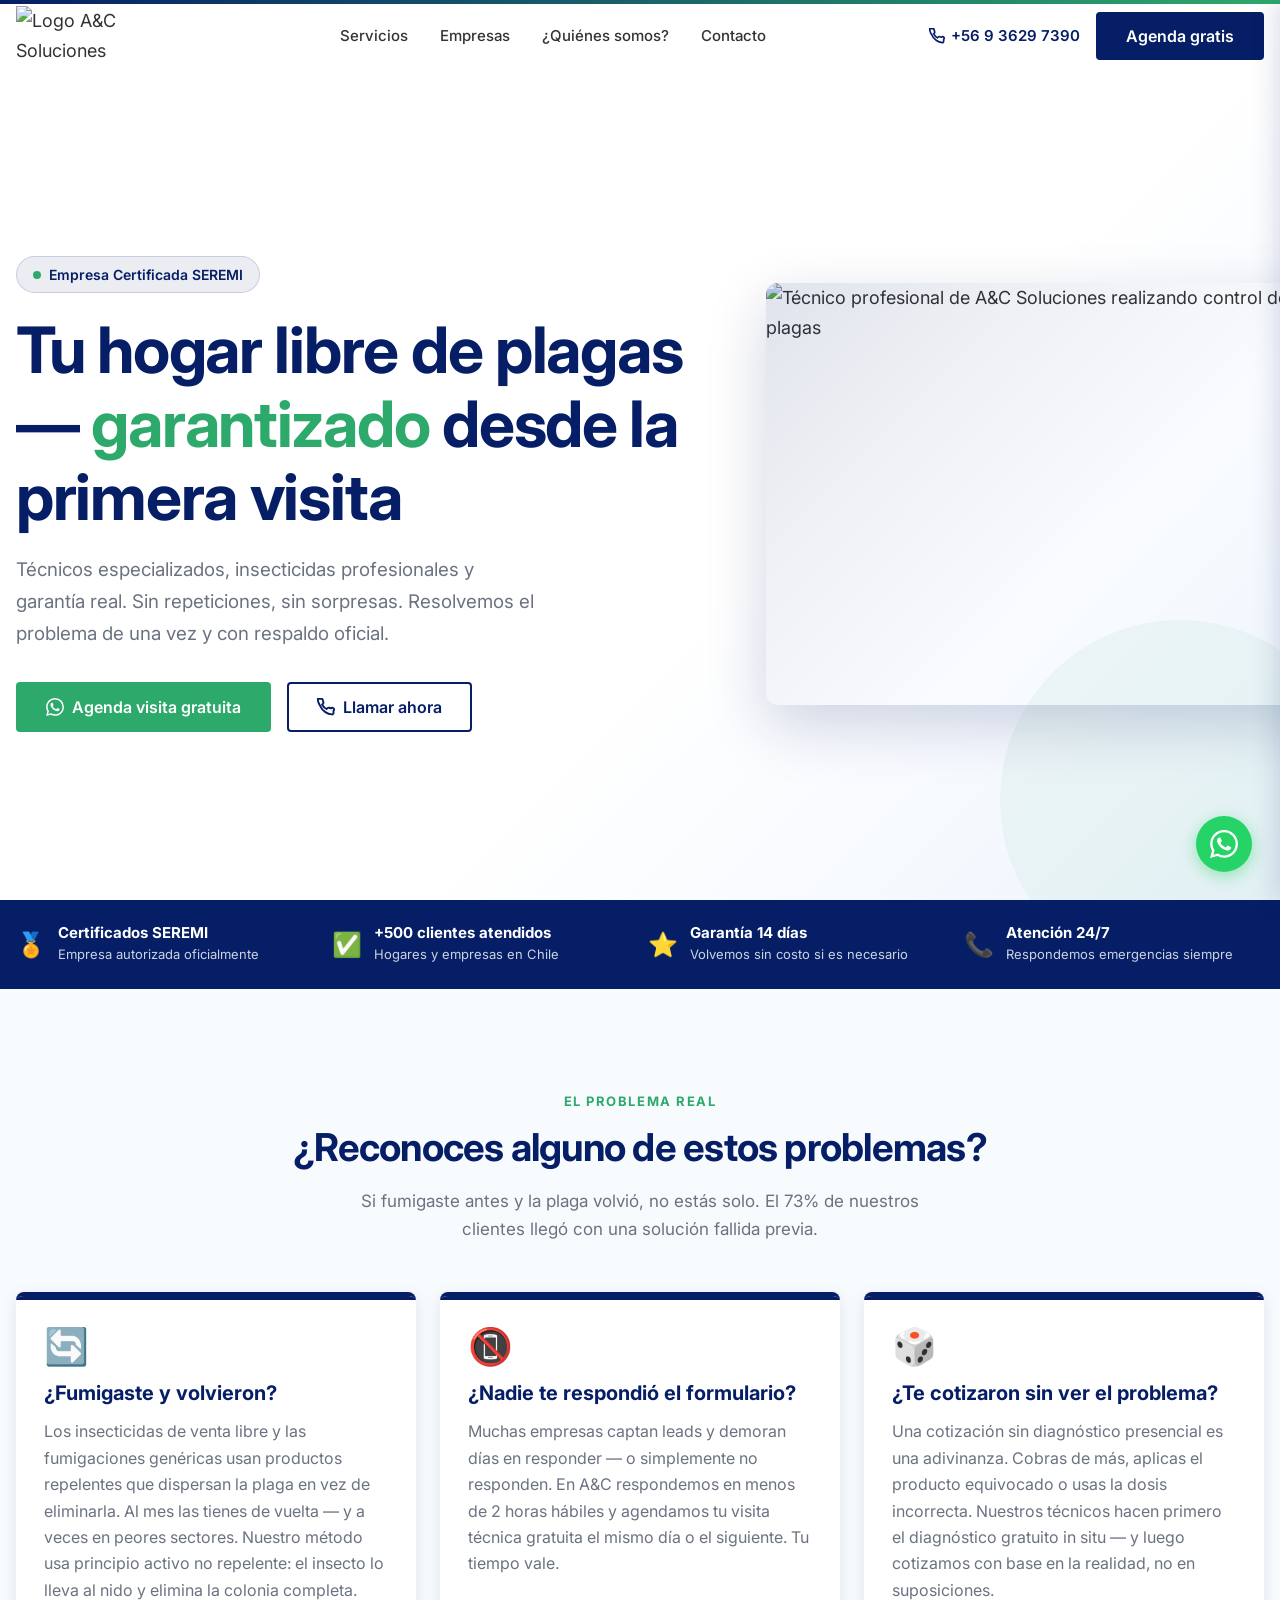
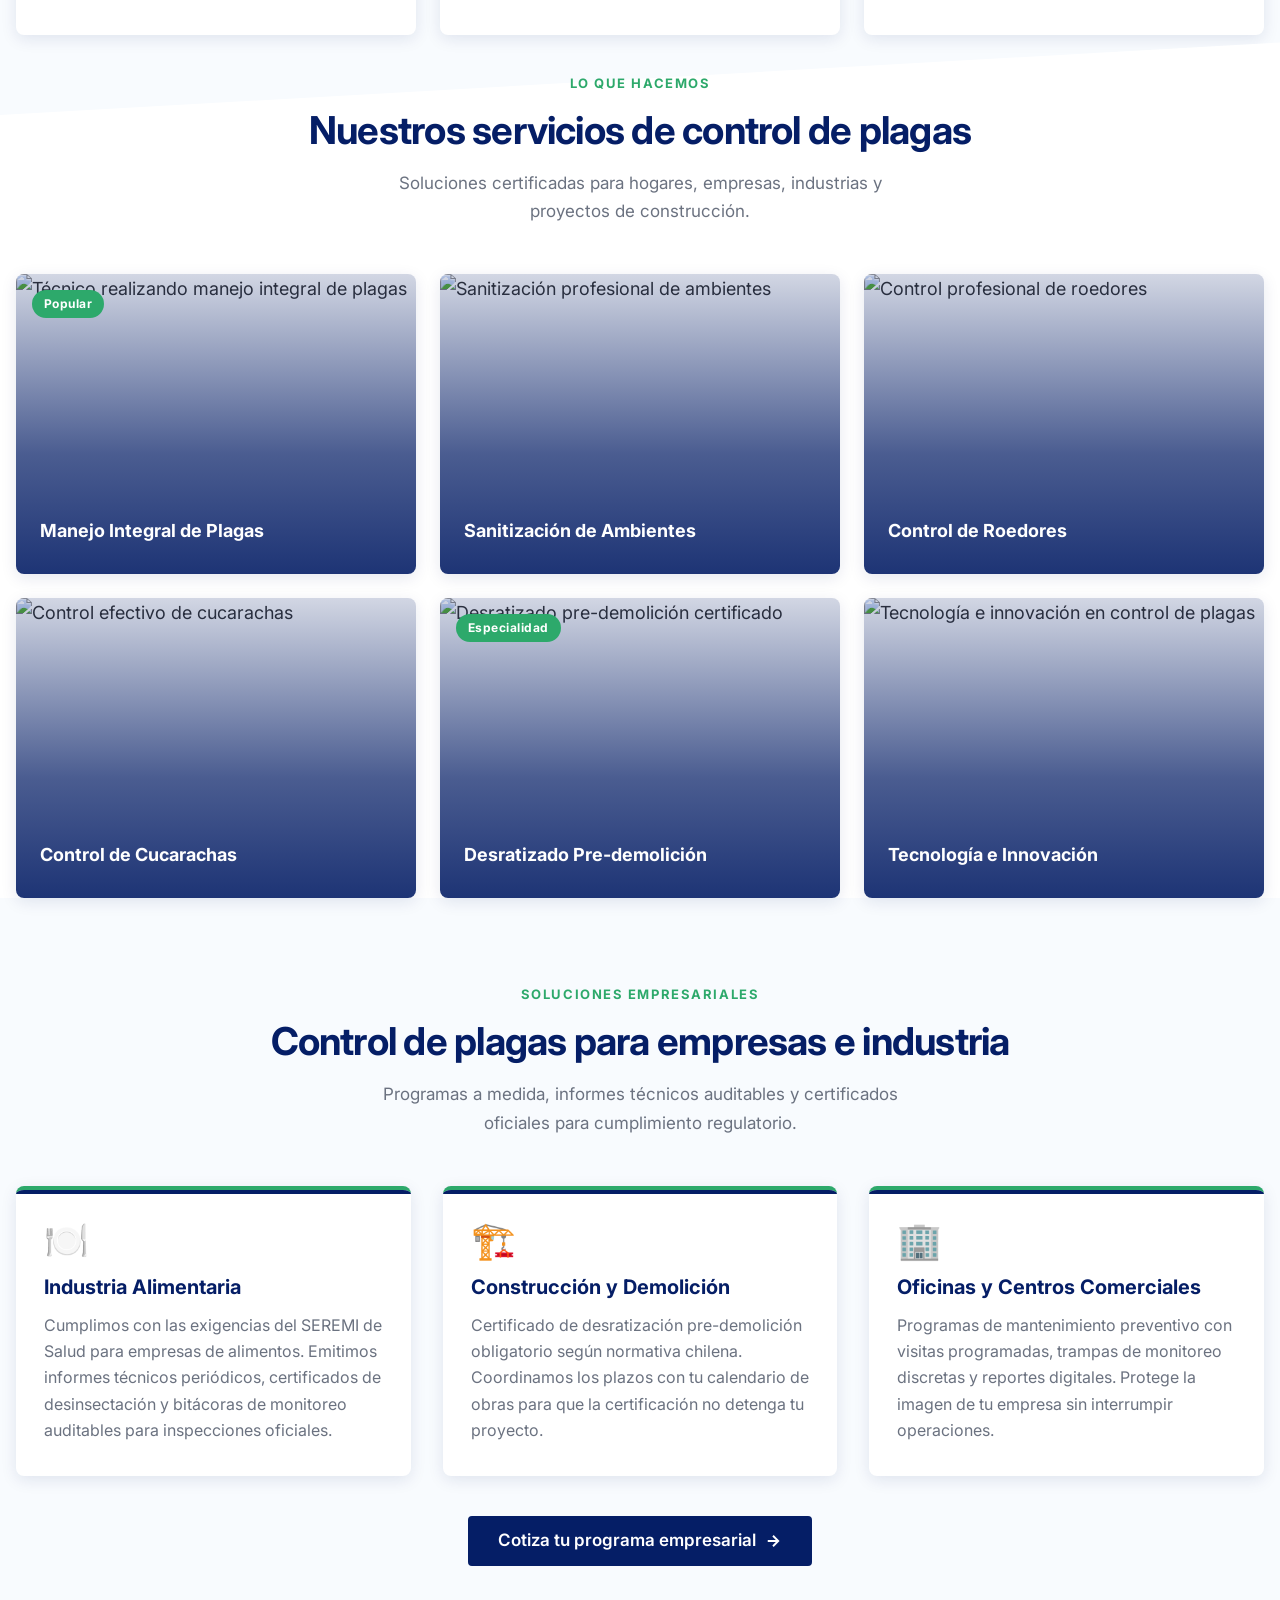
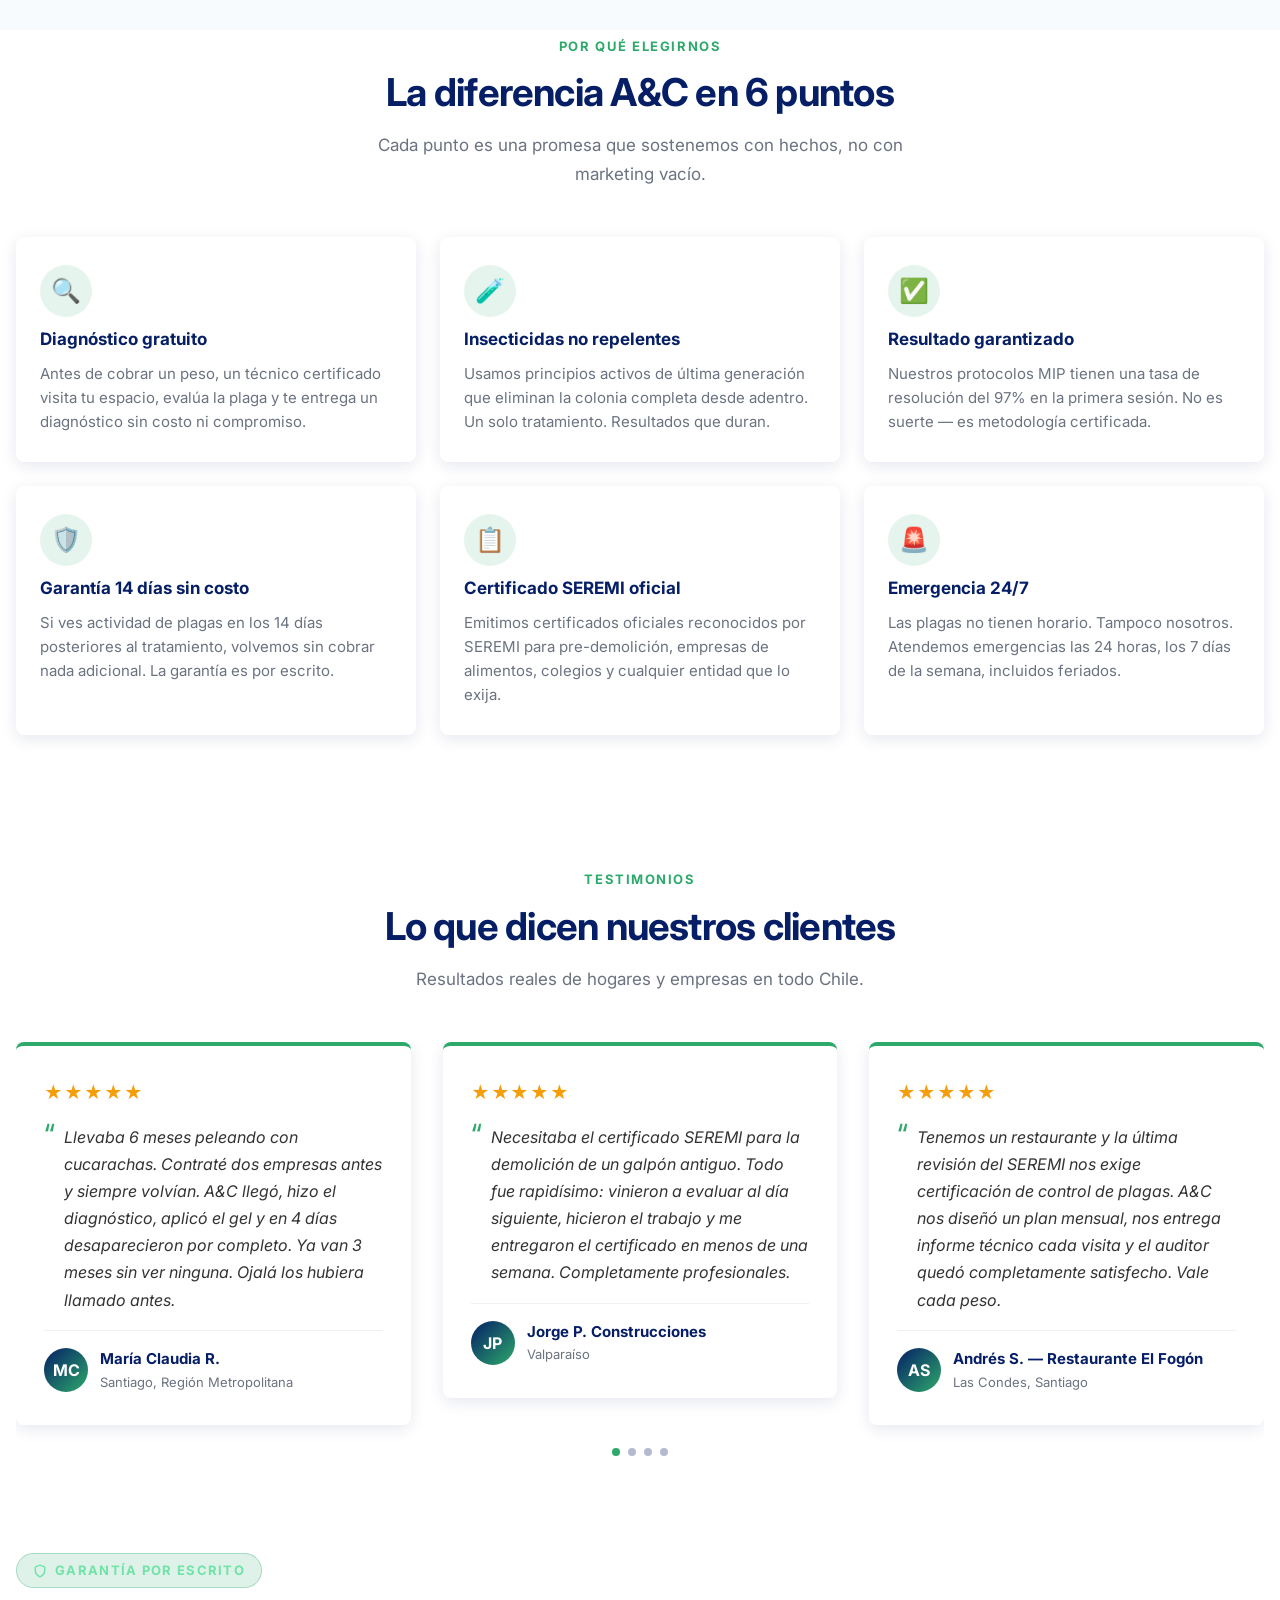
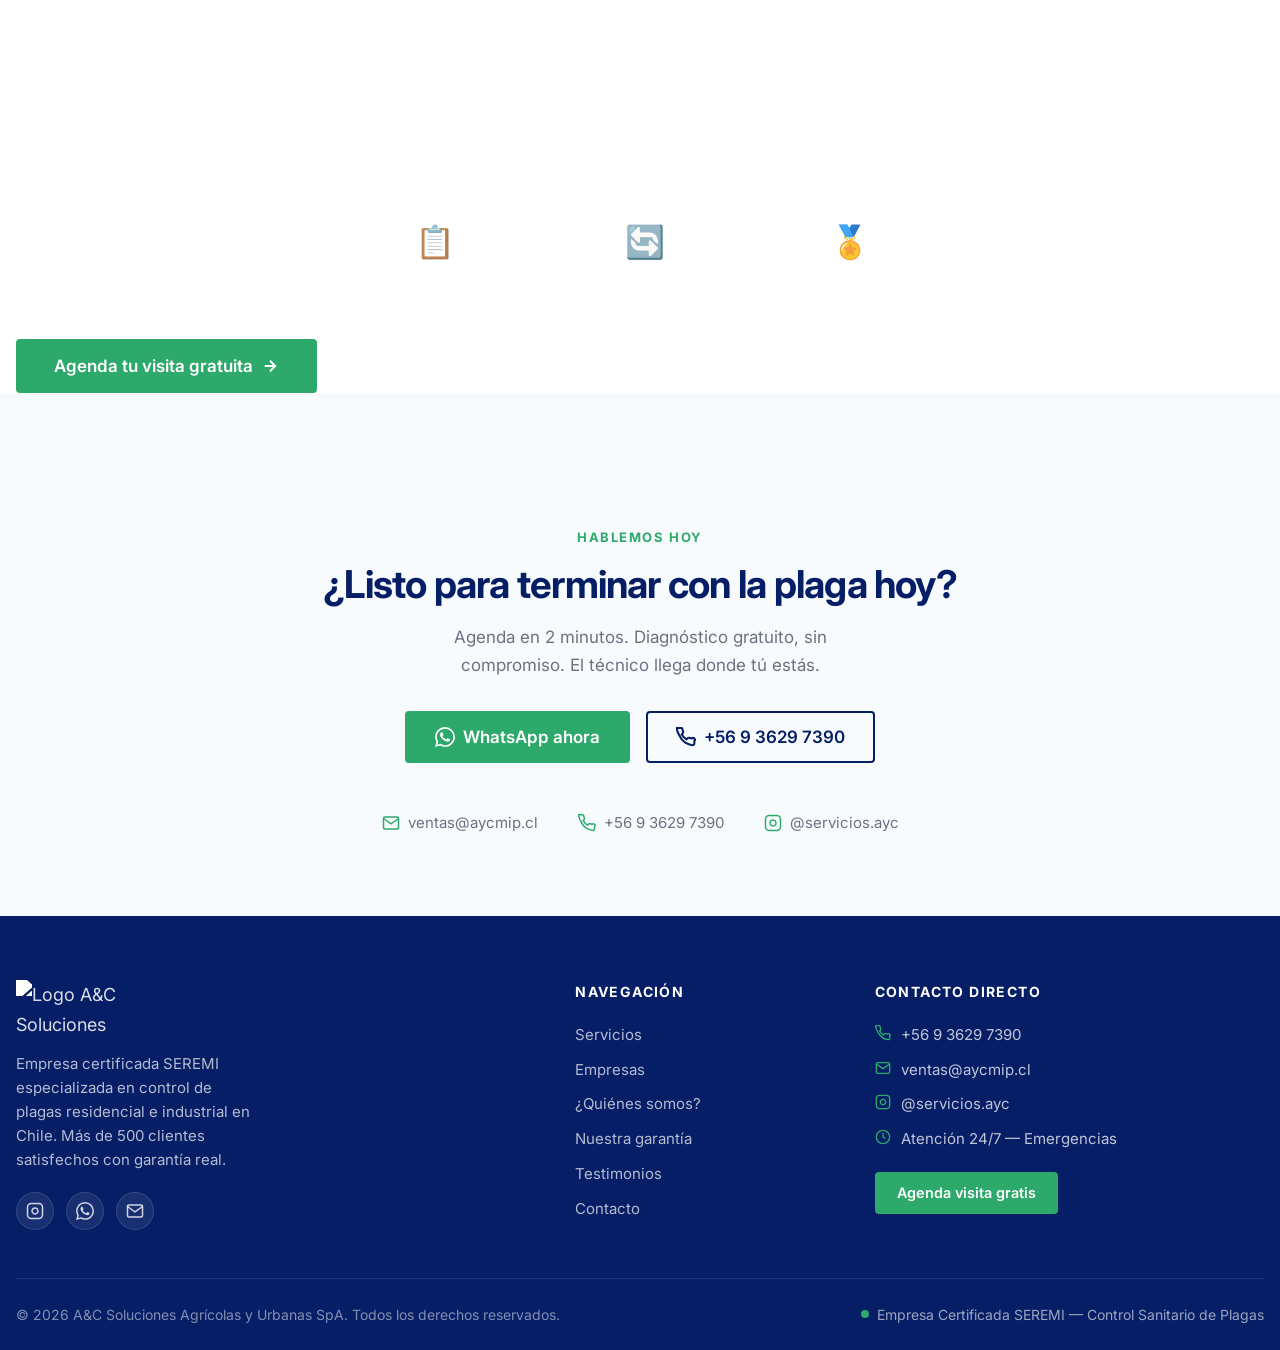
==== site-1-anticimex/index.html @ f477173d "Complete 3 demo sites for A&C Soluciones - site-1-anticimex: Anticimex.es replica with A&C brand + H" ====
<!DOCTYPE html>
<html lang="es" dir="ltr">
<head>
  <meta charset="UTF-8" />
  <meta name="viewport" content="width=device-width, initial-scale=1.0" />
  <meta name="description" content="A&C Soluciones Agrícolas y Urbanas — Control de plagas profesional en Chile. Empresa certificada SEREMI. Garantía 14 días. Diagnóstico gratuito. Llama al +56 9 3629 7390." />
  <meta name="theme-color" content="#051e66" />
  <meta property="og:title" content="A&C Soluciones Agrícolas y Urbanas | Control de Plagas Profesional Chile" />
  <meta property="og:description" content="Técnicos especializados, insecticidas profesionales y garantía real. SEREMI certificados. Agenda tu visita gratuita hoy." />
  <meta property="og:type" content="website" />

  <title>A&C Soluciones Agrícolas y Urbanas | Control de Plagas Profesional Chile</title>

  <!-- Canonical font preconnect -->
  <link rel="preconnect" href="https://fonts.googleapis.com" />
  <link rel="preconnect" href="https://fonts.gstatic.com" crossorigin />
  <link href="https://fonts.googleapis.com/css2?family=Inter:wght@400;500;600;700;800&display=swap" rel="stylesheet" />

  <!-- Swiper CSS CDN -->
  <link rel="stylesheet" href="https://cdn.jsdelivr.net/npm/swiper@11/swiper-bundle.min.css" />

  <!-- Site Styles -->
  <link rel="stylesheet" href="css/styles.css" />
</head>
<body>

<!-- ============================================================
     FLOATING WHATSAPP BUTTON
     ============================================================ -->
<a
  id="whatsapp-fab"
  href="https://wa.me/56936297390?text=Hola%2C%20vi%20su%20p%C3%A1gina%20y%20quiero%20agendar%20una%20visita%20t%C3%A9cnica%20gratuita."
  target="_blank"
  rel="noopener noreferrer"
  aria-label="Abrir chat de WhatsApp con A&C Soluciones"
>
  <span class="fab-tooltip">¡Escríbenos ahora!</span>
  <svg viewBox="0 0 24 24" xmlns="http://www.w3.org/2000/svg" aria-hidden="true">
    <path d="M17.472 14.382c-.297-.149-1.758-.867-2.03-.967-.273-.099-.471-.148-.67.15-.197.297-.767.966-.94 1.164-.173.199-.347.223-.644.075-.297-.15-1.255-.463-2.39-1.475-.883-.788-1.48-1.761-1.653-2.059-.173-.297-.018-.458.13-.606.134-.133.298-.347.446-.52.149-.174.198-.298.298-.497.099-.198.05-.371-.025-.52-.075-.149-.669-1.612-.916-2.207-.242-.579-.487-.5-.669-.51-.173-.008-.371-.01-.57-.01-.198 0-.52.074-.792.372-.272.297-1.04 1.016-1.04 2.479 0 1.462 1.065 2.875 1.213 3.074.149.198 2.096 3.2 5.077 4.487.709.306 1.262.489 1.694.625.712.227 1.36.195 1.871.118.571-.085 1.758-.719 2.006-1.413.248-.694.248-1.289.173-1.413-.074-.124-.272-.198-.57-.347m-5.421 7.403h-.004a9.87 9.87 0 01-5.031-1.378l-.361-.214-3.741.982.998-3.648-.235-.374a9.86 9.86 0 01-1.51-5.26c.001-5.45 4.436-9.884 9.888-9.884 2.64 0 5.122 1.03 6.988 2.898a9.825 9.825 0 012.893 6.994c-.003 5.45-4.437 9.884-9.885 9.884m8.413-18.297A11.815 11.815 0 0012.05 0C5.495 0 .16 5.335.157 11.892c0 2.096.547 4.142 1.588 5.945L.057 24l6.305-1.654a11.882 11.882 0 005.683 1.448h.005c6.554 0 11.89-5.335 11.893-11.893a11.821 11.821 0 00-3.48-8.413z"/>
  </svg>
</a>

<!-- ============================================================
     MENU OVERLAY (mobile)
     ============================================================ -->
<div id="menu-overlay" aria-hidden="true"></div>

<!-- ============================================================
     MOBILE DRAWER MENU
     ============================================================ -->
<nav id="mobile-menu" aria-label="Menú móvil">
  <a href="#servicios">Servicios</a>
  <a href="#empresas">Empresas</a>
  <a href="#quienes-somos">¿Quiénes somos?</a>
  <a href="#contact">Contacto</a>
  <div class="mobile-cta">
    <span class="mobile-phone">
      <svg width="16" height="16" viewBox="0 0 24 24" fill="none" stroke="currentColor" stroke-width="2.5" aria-hidden="true"><path d="M22 16.92v3a2 2 0 01-2.18 2 19.79 19.79 0 01-8.63-3.07A19.5 19.5 0 013.86 9.81a19.79 19.79 0 01-3.07-8.69A2 2 0 012.77 1h3a2 2 0 012 1.72c.127.96.361 1.903.7 2.81a2 2 0 01-.45 2.11L6.91 8.91a16 16 0 005.81 5.81l1.27-1.27a2 2 0 012.11-.45c.907.339 1.85.573 2.81.7A2 2 0 0122 16.92z"/></svg>
      +56 9 3629 7390
    </span>
    <a href="https://wa.me/56936297390?text=Hola%2C%20vi%20su%20p%C3%A1gina%20y%20quiero%20agendar%20una%20visita%20t%C3%A9cnica%20gratuita." target="_blank" rel="noopener noreferrer" class="btn btn-secondary">
      Agenda gratis
    </a>
  </div>
</nav>

<!-- ============================================================
     NAVBAR
     ============================================================ -->
<header id="navbar" role="banner">
  <div class="container">
    <div class="navbar-inner">

      <!-- Logo -->
      <a href="#" class="navbar-logo" aria-label="A&C Soluciones Agrícolas y Urbanas — inicio">
        <img
          src="../../Imagenes/LOGO-01.jpg"
          alt="Logo A&C Soluciones Agrícolas y Urbanas"
          width="160"
          height="60"
          loading="eager"
        />
      </a>

      <!-- Desktop nav links -->
      <nav class="navbar-nav" aria-label="Navegación principal">
        <a href="#servicios">Servicios</a>
        <a href="#empresas">Empresas</a>
        <a href="#quienes-somos">¿Quiénes somos?</a>
        <a href="#contact">Contacto</a>
      </nav>

      <!-- Desktop actions -->
      <div class="navbar-actions">
        <a href="tel:+56936297390" class="navbar-phone" aria-label="Llamar a A&C Soluciones">
          <svg width="16" height="16" viewBox="0 0 24 24" fill="none" stroke="currentColor" stroke-width="2.5" aria-hidden="true">
            <path d="M22 16.92v3a2 2 0 01-2.18 2 19.79 19.79 0 01-8.63-3.07A19.5 19.5 0 013.86 9.81a19.79 19.79 0 01-3.07-8.69A2 2 0 012.77 1h3a2 2 0 012 1.72c.127.96.361 1.903.7 2.81a2 2 0 01-.45 2.11L6.91 8.91a16 16 0 005.81 5.81l1.27-1.27a2 2 0 012.11-.45c.907.339 1.85.573 2.81.7A2 2 0 0122 16.92z"/>
          </svg>
          +56 9 3629 7390
        </a>
        <a
          href="https://wa.me/56936297390?text=Hola%2C%20vi%20su%20p%C3%A1gina%20y%20quiero%20agendar%20una%20visita%20t%C3%A9cnica%20gratuita."
          target="_blank"
          rel="noopener noreferrer"
          class="btn btn-primary"
        >
          Agenda gratis
        </a>
      </div>

      <!-- Hamburger (mobile) -->
      <button
        id="hamburger"
        class="hamburger"
        aria-label="Abrir menú de navegación"
        aria-expanded="false"
        aria-controls="mobile-menu"
      >
        <span></span>
        <span></span>
        <span></span>
      </button>

    </div>
  </div>
</header>

<!-- ============================================================
     HERO
     ============================================================ -->
<section id="hero" aria-labelledby="hero-heading">
  <div class="hero-decoration" aria-hidden="true"></div>
  <div class="container">
    <div class="hero-inner">

      <!-- Left column: copy -->
      <div class="hero-content reveal">
        <div class="hero-badge" aria-label="Empresa Certificada SEREMI">
          <span class="hero-badge-dot" aria-hidden="true"></span>
          Empresa Certificada SEREMI
        </div>

        <h1 id="hero-heading">
          Tu hogar libre de plagas —
          <em>garantizado</em>
          desde la primera visita
        </h1>

        <p class="hero-subhead">
          Técnicos especializados, insecticidas profesionales y garantía real.
          Sin repeticiones, sin sorpresas. Resolvemos el problema de una vez y con respaldo oficial.
        </p>

        <div class="hero-ctas">
          <a
            href="https://wa.me/56936297390?text=Hola%2C%20vi%20su%20p%C3%A1gina%20y%20quiero%20agendar%20una%20visita%20t%C3%A9cnica%20gratuita."
            target="_blank"
            rel="noopener noreferrer"
            class="btn btn-secondary"
          >
            <svg width="18" height="18" viewBox="0 0 24 24" fill="currentColor" aria-hidden="true"><path d="M17.472 14.382c-.297-.149-1.758-.867-2.03-.967-.273-.099-.471-.148-.67.15-.197.297-.767.966-.94 1.164-.173.199-.347.223-.644.075-.297-.15-1.255-.463-2.39-1.475-.883-.788-1.48-1.761-1.653-2.059-.173-.297-.018-.458.13-.606.134-.133.298-.347.446-.52.149-.174.198-.298.298-.497.099-.198.05-.371-.025-.52-.075-.149-.669-1.612-.916-2.207-.242-.579-.487-.5-.669-.51-.173-.008-.371-.01-.57-.01-.198 0-.52.074-.792.372-.272.297-1.04 1.016-1.04 2.479 0 1.462 1.065 2.875 1.213 3.074.149.198 2.096 3.2 5.077 4.487.709.306 1.262.489 1.694.625.712.227 1.36.195 1.871.118.571-.085 1.758-.719 2.006-1.413.248-.694.248-1.289.173-1.413-.074-.124-.272-.198-.57-.347m-5.421 7.403h-.004a9.87 9.87 0 01-5.031-1.378l-.361-.214-3.741.982.998-3.648-.235-.374a9.86 9.86 0 01-1.51-5.26c.001-5.45 4.436-9.884 9.888-9.884 2.64 0 5.122 1.03 6.988 2.898a9.825 9.825 0 012.893 6.994c-.003 5.45-4.437 9.884-9.885 9.884m8.413-18.297A11.815 11.815 0 0012.05 0C5.495 0 .16 5.335.157 11.892c0 2.096.547 4.142 1.588 5.945L.057 24l6.305-1.654a11.882 11.882 0 005.683 1.448h.005c6.554 0 11.89-5.335 11.893-11.893a11.821 11.821 0 00-3.48-8.413z"/></svg>
            Agenda visita gratuita
          </a>
          <a href="tel:+56936297390" class="btn btn-outline">
            <svg width="18" height="18" viewBox="0 0 24 24" fill="none" stroke="currentColor" stroke-width="2.5" aria-hidden="true"><path d="M22 16.92v3a2 2 0 01-2.18 2 19.79 19.79 0 01-8.63-3.07A19.5 19.5 0 013.86 9.81a19.79 19.79 0 01-3.07-8.69A2 2 0 012.77 1h3a2 2 0 012 1.72c.127.96.361 1.903.7 2.81a2 2 0 01-.45 2.11L6.91 8.91a16 16 0 005.81 5.81l1.27-1.27a2 2 0 012.11-.45c.907.339 1.85.573 2.81.7A2 2 0 0122 16.92z"/></svg>
            Llamar ahora
          </a>
        </div>
      </div>

      <!-- Right column: image -->
      <div class="hero-image-wrap reveal reveal-delay-2">
        <img
          src="../../Imagenes/rrss_empresarial_control plagas.png"
          alt="Técnico profesional de A&C Soluciones realizando control de plagas"
          width="640"
          height="480"
          loading="eager"
          fetchpriority="high"
        />
      </div>

    </div>
  </div>
</section>

<!-- ============================================================
     TRUST BAR
     ============================================================ -->
<div id="trust-bar" role="region" aria-label="Indicadores de confianza">
  <div class="container">
    <div class="trust-bar-inner">

      <div class="trust-item reveal">
        <span class="trust-icon" aria-hidden="true">🏅</span>
        <div class="trust-text">
          <strong>Certificados SEREMI</strong>
          <span>Empresa autorizada oficialmente</span>
        </div>
      </div>

      <div class="trust-item reveal reveal-delay-1">
        <span class="trust-icon" aria-hidden="true">✅</span>
        <div class="trust-text">
          <strong>+500 clientes atendidos</strong>
          <span>Hogares y empresas en Chile</span>
        </div>
      </div>

      <div class="trust-item reveal reveal-delay-2">
        <span class="trust-icon" aria-hidden="true">⭐</span>
        <div class="trust-text">
          <strong>Garantía 14 días</strong>
          <span>Volvemos sin costo si es necesario</span>
        </div>
      </div>

      <div class="trust-item reveal reveal-delay-3">
        <span class="trust-icon" aria-hidden="true">📞</span>
        <div class="trust-text">
          <strong>Atención 24/7</strong>
          <span>Respondemos emergencias siempre</span>
        </div>
      </div>

    </div>
  </div>
</div>

<!-- ============================================================
     PAIN POINTS
     ============================================================ -->
<section id="pain-points" aria-labelledby="pain-heading">
  <div class="container">

    <div class="section-header reveal">
      <span class="section-label">El problema real</span>
      <h2 id="pain-heading">¿Reconoces alguno de estos problemas?</h2>
      <p>Si fumigaste antes y la plaga volvió, no estás solo. El 73% de nuestros clientes llegó con una solución fallida previa.</p>
    </div>

    <div class="pain-grid">

      <article class="pain-card reveal">
        <div class="pain-card-icon" aria-hidden="true">🔄</div>
        <h3>¿Fumigaste y volvieron?</h3>
        <p>
          Los insecticidas de venta libre y las fumigaciones genéricas usan productos repelentes que dispersan la plaga
          en vez de eliminarla. Al mes las tienes de vuelta — y a veces en peores sectores.
          Nuestro método usa principio activo no repelente: el insecto lo lleva al nido y elimina la colonia completa.
        </p>
      </article>

      <article class="pain-card reveal reveal-delay-1">
        <div class="pain-card-icon" aria-hidden="true">📵</div>
        <h3>¿Nadie te respondió el formulario?</h3>
        <p>
          Muchas empresas captan leads y demoran días en responder — o simplemente no responden.
          En A&C respondemos en menos de 2 horas hábiles y agendamos tu visita técnica gratuita
          el mismo día o el siguiente. Tu tiempo vale.
        </p>
      </article>

      <article class="pain-card reveal reveal-delay-2">
        <div class="pain-card-icon" aria-hidden="true">🎲</div>
        <h3>¿Te cotizaron sin ver el problema?</h3>
        <p>
          Una cotización sin diagnóstico presencial es una adivinanza. Cobras de más, aplicas el producto
          equivocado o usas la dosis incorrecta. Nuestros técnicos hacen primero el diagnóstico gratuito
          in situ — y luego cotizamos con base en la realidad, no en suposiciones.
        </p>
      </article>

    </div>
  </div>
</section>

<!-- ============================================================
     SERVICES GRID
     ============================================================ -->
<section id="servicios" aria-labelledby="services-heading">
  <div class="container">

    <div class="section-header reveal">
      <span class="section-label">Lo que hacemos</span>
      <h2 id="services-heading">Nuestros servicios de control de plagas</h2>
      <p>Soluciones certificadas para hogares, empresas, industrias y proyectos de construcción.</p>
    </div>

    <div class="services-grid">

      <!-- Service 1: MIP -->
      <article class="service-card reveal">
        <img
          src="../../Imagenes/rrss_empresarial_control plagas.png"
          alt="Técnico realizando manejo integral de plagas"
          width="480"
          height="360"
          loading="lazy"
        />
        <div class="service-overlay">
          <span class="service-tag">Popular</span>
          <h3 class="service-title">Manejo Integral de Plagas</h3>
          <p class="service-desc">
            Diagnóstico completo, plan de acción personalizado y seguimiento. Atacamos la plaga en su origen con
            protocolos MIP certificados para resultados permanentes.
          </p>
        </div>
      </article>

      <!-- Service 2: Sanitización -->
      <article class="service-card reveal reveal-delay-1">
        <img
          src="../../Imagenes/rrss_empresarial_sanitizacionambientes.png"
          alt="Sanitización profesional de ambientes"
          width="480"
          height="360"
          loading="lazy"
        />
        <div class="service-overlay">
          <h3 class="service-title">Sanitización de Ambientes</h3>
          <p class="service-desc">
            Desinfección y sanitización de espacios interiores y exteriores. Eliminamos patógenos, bacterias y hongos
            con productos de grado profesional certificados.
          </p>
        </div>
      </article>

      <!-- Service 3: Roedores -->
      <article class="service-card reveal reveal-delay-2">
        <img
          src="../../Imagenes/rrss_roedores_roedores.png"
          alt="Control profesional de roedores"
          width="480"
          height="360"
          loading="lazy"
        />
        <div class="service-overlay">
          <h3 class="service-title">Control de Roedores</h3>
          <p class="service-desc">
            Colocación estratégica de estaciones cebadoras seguras para mascotas y personas. Monitoreo continuo
            y sellado de ingresos para que no vuelvan.
          </p>
        </div>
      </article>

      <!-- Service 4: Cucarachas -->
      <article class="service-card reveal">
        <img
          src="../../Imagenes/rrss_insectos_cucarachas.png"
          alt="Control efectivo de cucarachas"
          width="480"
          height="360"
          loading="lazy"
        />
        <div class="service-overlay">
          <h3 class="service-title">Control de Cucarachas</h3>
          <p class="service-desc">
            Gel no repelente de alta eficacia que la cucaracha lleva al nido y elimina toda la colonia.
            Una sola sesión es suficiente en la mayoría de los casos. Garantía incluida.
          </p>
        </div>
      </article>

      <!-- Service 5: Desratizado pre-demolición -->
      <article class="service-card reveal reveal-delay-1">
        <img
          src="../../Imagenes/rrss_roedores_desratizadorpredemolicion.png"
          alt="Desratizado pre-demolición certificado"
          width="480"
          height="360"
          loading="lazy"
        />
        <div class="service-overlay">
          <span class="service-tag">Especialidad</span>
          <h3 class="service-title">Desratizado Pre-demolición</h3>
          <p class="service-desc">
            Certificación SEREMI obligatoria antes de demoler. Realizamos el protocolo oficial, emitimos el
            certificado y cumplimos los plazos exigidos por la normativa.
          </p>
        </div>
      </article>

      <!-- Service 6: Tecnología -->
      <article class="service-card reveal reveal-delay-2">
        <img
          src="../../Imagenes/rrss_empresarial_tecnologia-innovacion.png"
          alt="Tecnología e innovación en control de plagas"
          width="480"
          height="360"
          loading="lazy"
        />
        <div class="service-overlay">
          <h3 class="service-title">Tecnología e Innovación</h3>
          <p class="service-desc">
            Monitoreo con sensores inteligentes, trampas de captura con registro digital e informes técnicos
            detallados. Soluciones modernas para empresas que exigen trazabilidad.
          </p>
        </div>
      </article>

    </div>
  </div>
</section>

<!-- ============================================================
     EMPRESAS — B2B Section
     ============================================================ -->
<section id="empresas" aria-labelledby="empresas-heading" style="background:var(--bg-light-blue); padding-block:5rem 4rem;">
  <div class="container">

    <div class="section-header reveal">
      <span class="section-label">Soluciones empresariales</span>
      <h2 id="empresas-heading">Control de plagas para empresas e industria</h2>
      <p>Programas a medida, informes técnicos auditables y certificados oficiales para cumplimiento regulatorio.</p>
    </div>

    <div style="display:grid; grid-template-columns:1fr; gap:2rem;" class="empresas-grid">

      <div class="pain-card reveal" style="border-top-color: var(--secondary);">
        <div class="pain-card-icon" aria-hidden="true">🍽️</div>
        <h3>Industria Alimentaria</h3>
        <p>Cumplimos con las exigencias del SEREMI de Salud para empresas de alimentos. Emitimos informes técnicos periódicos, certificados de desinsectación y bitácoras de monitoreo auditables para inspecciones oficiales.</p>
      </div>

      <div class="pain-card reveal reveal-delay-1" style="border-top-color: var(--secondary);">
        <div class="pain-card-icon" aria-hidden="true">🏗️</div>
        <h3>Construcción y Demolición</h3>
        <p>Certificado de desratización pre-demolición obligatorio según normativa chilena. Coordinamos los plazos con tu calendario de obras para que la certificación no detenga tu proyecto.</p>
      </div>

      <div class="pain-card reveal reveal-delay-2" style="border-top-color: var(--secondary);">
        <div class="pain-card-icon" aria-hidden="true">🏢</div>
        <h3>Oficinas y Centros Comerciales</h3>
        <p>Programas de mantenimiento preventivo con visitas programadas, trampas de monitoreo discretas y reportes digitales. Protege la imagen de tu empresa sin interrumpir operaciones.</p>
      </div>

    </div>

    <div style="text-align:center; margin-top:2.5rem;" class="reveal">
      <a
        href="https://wa.me/56936297390?text=Hola%2C%20quiero%20consultar%20por%20un%20programa%20de%20control%20de%20plagas%20para%20mi%20empresa."
        target="_blank"
        rel="noopener noreferrer"
        class="btn btn-primary"
        style="font-size:1.0625rem;"
      >
        Cotiza tu programa empresarial
        <svg width="18" height="18" viewBox="0 0 24 24" fill="none" stroke="currentColor" stroke-width="2.5" aria-hidden="true"><path d="M5 12h14M12 5l7 7-7 7"/></svg>
      </a>
    </div>

  </div>
</section>

<!-- ============================================================
     SOLUTION — WHY US
     ============================================================ -->
<section id="quienes-somos" aria-labelledby="solution-heading">
  <div class="container">

    <div class="section-header reveal">
      <span class="section-label">Por qué elegirnos</span>
      <h2 id="solution-heading">La diferencia A&C en 6 puntos</h2>
      <p>Cada punto es una promesa que sostenemos con hechos, no con marketing vacío.</p>
    </div>

    <div class="feature-grid">

      <div class="feature-box reveal">
        <div class="feature-icon-wrap" aria-hidden="true">🔍</div>
        <h3>Diagnóstico gratuito</h3>
        <p>Antes de cobrar un peso, un técnico certificado visita tu espacio, evalúa la plaga y te entrega un diagnóstico sin costo ni compromiso.</p>
      </div>

      <div class="feature-box reveal reveal-delay-1">
        <div class="feature-icon-wrap" aria-hidden="true">🧪</div>
        <h3>Insecticidas no repelentes</h3>
        <p>Usamos principios activos de última generación que eliminan la colonia completa desde adentro. Un solo tratamiento. Resultados que duran.</p>
      </div>

      <div class="feature-box reveal reveal-delay-2">
        <div class="feature-icon-wrap" aria-hidden="true">✅</div>
        <h3>Resultado garantizado</h3>
        <p>Nuestros protocolos MIP tienen una tasa de resolución del 97% en la primera sesión. No es suerte — es metodología certificada.</p>
      </div>

      <div class="feature-box reveal reveal-delay-3">
        <div class="feature-icon-wrap" aria-hidden="true">🛡️</div>
        <h3>Garantía 14 días sin costo</h3>
        <p>Si ves actividad de plagas en los 14 días posteriores al tratamiento, volvemos sin cobrar nada adicional. La garantía es por escrito.</p>
      </div>

      <div class="feature-box reveal reveal-delay-4">
        <div class="feature-icon-wrap" aria-hidden="true">📋</div>
        <h3>Certificado SEREMI oficial</h3>
        <p>Emitimos certificados oficiales reconocidos por SEREMI para pre-demolición, empresas de alimentos, colegios y cualquier entidad que lo exija.</p>
      </div>

      <div class="feature-box reveal reveal-delay-5">
        <div class="feature-icon-wrap" aria-hidden="true">🚨</div>
        <h3>Emergencia 24/7</h3>
        <p>Las plagas no tienen horario. Tampoco nosotros. Atendemos emergencias las 24 horas, los 7 días de la semana, incluidos feriados.</p>
      </div>

    </div>
  </div>
</section>

<!-- ============================================================
     REVIEWS SLIDER
     ============================================================ -->
<!-- EDITAR: Replace with real client testimonials -->
<section id="reviews" aria-labelledby="reviews-heading">
  <div class="container">

    <div class="section-header reveal">
      <span class="section-label">Testimonios</span>
      <h2 id="reviews-heading">Lo que dicen nuestros clientes</h2>
      <p>Resultados reales de hogares y empresas en todo Chile.</p>
    </div>

    <div class="swiper" id="reviews-swiper" aria-label="Carrusel de reseñas de clientes">
      <div class="swiper-wrapper">

        <!-- Review 1 -->
        <div class="swiper-slide">
          <article class="review-card">
            <div class="review-stars" aria-label="5 de 5 estrellas">★★★★★</div>
            <p class="review-quote">
              Llevaba 6 meses peleando con cucarachas. Contraté dos empresas antes y siempre volvían.
              A&C llegó, hizo el diagnóstico, aplicó el gel y en 4 días desaparecieron por completo.
              Ya van 3 meses sin ver ninguna. Ojalá los hubiera llamado antes.
            </p>
            <div class="review-author">
              <div class="review-avatar" aria-hidden="true">MC</div>
              <div class="review-author-info">
                <span class="review-author-name">María Claudia R.</span>
                <span class="review-author-location">Santiago, Región Metropolitana</span>
              </div>
            </div>
          </article>
        </div>

        <!-- Review 2 -->
        <div class="swiper-slide">
          <article class="review-card">
            <div class="review-stars" aria-label="5 de 5 estrellas">★★★★★</div>
            <p class="review-quote">
              Necesitaba el certificado SEREMI para la demolición de un galpón antiguo. Todo fue rapidísimo:
              vinieron a evaluar al día siguiente, hicieron el trabajo y me entregaron el certificado
              en menos de una semana. Completamente profesionales.
            </p>
            <div class="review-author">
              <div class="review-avatar" aria-hidden="true">JP</div>
              <div class="review-author-info">
                <span class="review-author-name">Jorge P. Construcciones</span>
                <span class="review-author-location">Valparaíso</span>
              </div>
            </div>
          </article>
        </div>

        <!-- Review 3 -->
        <div class="swiper-slide">
          <article class="review-card">
            <div class="review-stars" aria-label="5 de 5 estrellas">★★★★★</div>
            <p class="review-quote">
              Tenemos un restaurante y la última revisión del SEREMI nos exige certificación de control de plagas.
              A&C nos diseñó un plan mensual, nos entrega informe técnico cada visita y el auditor quedó
              completamente satisfecho. Vale cada peso.
            </p>
            <div class="review-author">
              <div class="review-avatar" aria-hidden="true">AS</div>
              <div class="review-author-info">
                <span class="review-author-name">Andrés S. — Restaurante El Fogón</span>
                <span class="review-author-location">Las Condes, Santiago</span>
              </div>
            </div>
          </article>
        </div>

        <!-- Review 4 -->
        <div class="swiper-slide">
          <article class="review-card">
            <div class="review-stars" aria-label="5 de 5 estrellas">★★★★★</div>
            <p class="review-quote">
              Llamé un sábado por la noche porque encontré ratones en la cocina. Me respondieron en 20 minutos
              y al día siguiente domingo ya tenían un técnico aquí. Eso es servicio real. Además de efectivo,
              la atención es 10/10.
            </p>
            <div class="review-author">
              <div class="review-avatar" aria-hidden="true">LV</div>
              <div class="review-author-info">
                <span class="review-author-name">Lorena V.</span>
                <span class="review-author-location">Providencia, Santiago</span>
              </div>
            </div>
          </article>
        </div>

      </div>
      <!-- Pagination -->
      <div class="swiper-pagination" aria-label="Páginas del carrusel"></div>
    </div>

  </div>
</section>

<!-- ============================================================
     GUARANTEE SECTION
     ============================================================ -->
<section id="garantia" aria-labelledby="guarantee-heading">
  <div class="guarantee-inner container">

    <div class="reveal">
      <span class="guarantee-badge" aria-label="Garantía certificada">
        <svg width="14" height="14" viewBox="0 0 24 24" fill="none" stroke="currentColor" stroke-width="2.5" aria-hidden="true"><path d="M12 22s8-4 8-10V5l-8-3-8 3v7c0 6 8 10 8 10z"/></svg>
        Garantía por escrito
      </span>

      <h2 id="guarantee-heading">Trabajamos con garantía real</h2>

      <p class="guarantee-text">
        Si ves alguna plaga en los 14 días siguientes al tratamiento, volvemos sin costo adicional.
        No letras chicas, no excusas — solo el trabajo bien hecho o lo repetimos gratis.
      </p>

      <div class="guarantee-icons" aria-hidden="true">
        <div class="guarantee-icon-item">
          <span>📋</span>
          <span>Garantía por escrito</span>
        </div>
        <div class="guarantee-icon-item">
          <span>🔄</span>
          <span>Visita de seguimiento sin costo</span>
        </div>
        <div class="guarantee-icon-item">
          <span>🏅</span>
          <span>SEREMI certificado</span>
        </div>
      </div>

      <a
        href="https://wa.me/56936297390?text=Hola%2C%20vi%20su%20p%C3%A1gina%20y%20quiero%20agendar%20una%20visita%20t%C3%A9cnica%20gratuita."
        target="_blank"
        rel="noopener noreferrer"
        class="btn btn-secondary"
        style="font-size:1.0625rem; padding:16px 36px;"
      >
        Agenda tu visita gratuita
        <svg width="18" height="18" viewBox="0 0 24 24" fill="none" stroke="currentColor" stroke-width="2.5" aria-hidden="true"><path d="M5 12h14M12 5l7 7-7 7"/></svg>
      </a>
    </div>

  </div>
</section>

<!-- ============================================================
     CONTACT / FINAL CTA
     ============================================================ -->
<section id="contact" aria-labelledby="contact-heading">
  <div class="container">
    <div class="contact-inner reveal">

      <span class="section-label">Hablemos hoy</span>
      <h2 id="contact-heading">¿Listo para terminar con la plaga hoy?</h2>
      <p class="contact-sub">
        Agenda en 2 minutos. Diagnóstico gratuito, sin compromiso. El técnico llega donde tú estás.
      </p>

      <div class="contact-ctas">
        <a
          href="https://wa.me/56936297390?text=Hola%2C%20vi%20su%20p%C3%A1gina%20y%20quiero%20agendar%20una%20visita%20t%C3%A9cnica%20gratuita."
          target="_blank"
          rel="noopener noreferrer"
          class="btn btn-secondary"
          style="font-size:1.0625rem;"
        >
          <svg width="20" height="20" viewBox="0 0 24 24" fill="currentColor" aria-hidden="true"><path d="M17.472 14.382c-.297-.149-1.758-.867-2.03-.967-.273-.099-.471-.148-.67.15-.197.297-.767.966-.94 1.164-.173.199-.347.223-.644.075-.297-.15-1.255-.463-2.39-1.475-.883-.788-1.48-1.761-1.653-2.059-.173-.297-.018-.458.13-.606.134-.133.298-.347.446-.52.149-.174.198-.298.298-.497.099-.198.05-.371-.025-.52-.075-.149-.669-1.612-.916-2.207-.242-.579-.487-.5-.669-.51-.173-.008-.371-.01-.57-.01-.198 0-.52.074-.792.372-.272.297-1.04 1.016-1.04 2.479 0 1.462 1.065 2.875 1.213 3.074.149.198 2.096 3.2 5.077 4.487.709.306 1.262.489 1.694.625.712.227 1.36.195 1.871.118.571-.085 1.758-.719 2.006-1.413.248-.694.248-1.289.173-1.413-.074-.124-.272-.198-.57-.347m-5.421 7.403h-.004a9.87 9.87 0 01-5.031-1.378l-.361-.214-3.741.982.998-3.648-.235-.374a9.86 9.86 0 01-1.51-5.26c.001-5.45 4.436-9.884 9.888-9.884 2.64 0 5.122 1.03 6.988 2.898a9.825 9.825 0 012.893 6.994c-.003 5.45-4.437 9.884-9.885 9.884m8.413-18.297A11.815 11.815 0 0012.05 0C5.495 0 .16 5.335.157 11.892c0 2.096.547 4.142 1.588 5.945L.057 24l6.305-1.654a11.882 11.882 0 005.683 1.448h.005c6.554 0 11.89-5.335 11.893-11.893a11.821 11.821 0 00-3.48-8.413z"/></svg>
          WhatsApp ahora
        </a>
        <a href="tel:+56936297390" class="btn btn-outline" style="font-size:1.0625rem;">
          <svg width="20" height="20" viewBox="0 0 24 24" fill="none" stroke="currentColor" stroke-width="2.5" aria-hidden="true"><path d="M22 16.92v3a2 2 0 01-2.18 2 19.79 19.79 0 01-8.63-3.07A19.5 19.5 0 013.86 9.81a19.79 19.79 0 01-3.07-8.69A2 2 0 012.77 1h3a2 2 0 012 1.72c.127.96.361 1.903.7 2.81a2 2 0 01-.45 2.11L6.91 8.91a16 16 0 005.81 5.81l1.27-1.27a2 2 0 012.11-.45c.907.339 1.85.573 2.81.7A2 2 0 0122 16.92z"/></svg>
          +56 9 3629 7390
        </a>
      </div>

      <div class="contact-info-row">

        <a href="mailto:ventas@aycmip.cl" class="contact-info-item" aria-label="Enviar email a ventas@aycmip.cl">
          <svg width="18" height="18" viewBox="0 0 24 24" fill="none" stroke="currentColor" stroke-width="2" aria-hidden="true"><path d="M4 4h16c1.1 0 2 .9 2 2v12c0 1.1-.9 2-2 2H4c-1.1 0-2-.9-2-2V6c0-1.1.9-2 2-2z"/><polyline points="22,6 12,13 2,6"/></svg>
          ventas@aycmip.cl
        </a>

        <a href="tel:+56936297390" class="contact-info-item" aria-label="Llamar al +56 9 3629 7390">
          <svg width="18" height="18" viewBox="0 0 24 24" fill="none" stroke="currentColor" stroke-width="2" aria-hidden="true"><path d="M22 16.92v3a2 2 0 01-2.18 2 19.79 19.79 0 01-8.63-3.07A19.5 19.5 0 013.86 9.81a19.79 19.79 0 01-3.07-8.69A2 2 0 012.77 1h3a2 2 0 012 1.72c.127.96.361 1.903.7 2.81a2 2 0 01-.45 2.11L6.91 8.91a16 16 0 005.81 5.81l1.27-1.27a2 2 0 012.11-.45c.907.339 1.85.573 2.81.7A2 2 0 0122 16.92z"/></svg>
          +56 9 3629 7390
        </a>

        <a href="https://instagram.com/servicios.ayc" target="_blank" rel="noopener noreferrer" class="contact-info-item" aria-label="Ver Instagram @servicios.ayc">
          <svg width="18" height="18" viewBox="0 0 24 24" fill="none" stroke="currentColor" stroke-width="2" aria-hidden="true"><rect x="2" y="2" width="20" height="20" rx="5" ry="5"/><path d="M16 11.37A4 4 0 1112.63 8 4 4 0 0116 11.37z"/><line x1="17.5" y1="6.5" x2="17.51" y2="6.5"/></svg>
          @servicios.ayc
        </a>

      </div>

    </div>
  </div>
</section>

<!-- ============================================================
     FOOTER
     ============================================================ -->
<footer id="footer" aria-label="Pie de página">
  <div class="container">

    <div class="footer-grid">

      <!-- Column 1: Brand -->
      <div class="footer-col">
        <div class="footer-logo">
          <img
            src="../../Imagenes/LOGO-01.jpg"
            alt="Logo A&C Soluciones Agrícolas y Urbanas"
            width="160"
            height="56"
            loading="lazy"
          />
        </div>
        <p class="footer-tagline">
          Empresa certificada SEREMI especializada en control de plagas residencial e industrial en Chile.
          Más de 500 clientes satisfechos con garantía real.
        </p>
        <!-- Social icons -->
        <div class="footer-socials" aria-label="Redes sociales">
          <a href="https://instagram.com/servicios.ayc" target="_blank" rel="noopener noreferrer" class="footer-social-link" aria-label="Instagram @servicios.ayc">
            <svg width="18" height="18" viewBox="0 0 24 24" fill="none" stroke="currentColor" stroke-width="2" aria-hidden="true"><rect x="2" y="2" width="20" height="20" rx="5" ry="5"/><path d="M16 11.37A4 4 0 1112.63 8 4 4 0 0116 11.37z"/><line x1="17.5" y1="6.5" x2="17.51" y2="6.5"/></svg>
          </a>
          <a href="https://wa.me/56936297390" target="_blank" rel="noopener noreferrer" class="footer-social-link" aria-label="WhatsApp de A&C Soluciones">
            <svg width="18" height="18" viewBox="0 0 24 24" fill="currentColor" aria-hidden="true"><path d="M17.472 14.382c-.297-.149-1.758-.867-2.03-.967-.273-.099-.471-.148-.67.15-.197.297-.767.966-.94 1.164-.173.199-.347.223-.644.075-.297-.15-1.255-.463-2.39-1.475-.883-.788-1.48-1.761-1.653-2.059-.173-.297-.018-.458.13-.606.134-.133.298-.347.446-.52.149-.174.198-.298.298-.497.099-.198.05-.371-.025-.52-.075-.149-.669-1.612-.916-2.207-.242-.579-.487-.5-.669-.51-.173-.008-.371-.01-.57-.01-.198 0-.52.074-.792.372-.272.297-1.04 1.016-1.04 2.479 0 1.462 1.065 2.875 1.213 3.074.149.198 2.096 3.2 5.077 4.487.709.306 1.262.489 1.694.625.712.227 1.36.195 1.871.118.571-.085 1.758-.719 2.006-1.413.248-.694.248-1.289.173-1.413-.074-.124-.272-.198-.57-.347m-5.421 7.403h-.004a9.87 9.87 0 01-5.031-1.378l-.361-.214-3.741.982.998-3.648-.235-.374a9.86 9.86 0 01-1.51-5.26c.001-5.45 4.436-9.884 9.888-9.884 2.64 0 5.122 1.03 6.988 2.898a9.825 9.825 0 012.893 6.994c-.003 5.45-4.437 9.884-9.885 9.884m8.413-18.297A11.815 11.815 0 0012.05 0C5.495 0 .16 5.335.157 11.892c0 2.096.547 4.142 1.588 5.945L.057 24l6.305-1.654a11.882 11.882 0 005.683 1.448h.005c6.554 0 11.89-5.335 11.893-11.893a11.821 11.821 0 00-3.48-8.413z"/></svg>
          </a>
          <a href="mailto:ventas@aycmip.cl" class="footer-social-link" aria-label="Email ventas@aycmip.cl">
            <svg width="18" height="18" viewBox="0 0 24 24" fill="none" stroke="currentColor" stroke-width="2" aria-hidden="true"><path d="M4 4h16c1.1 0 2 .9 2 2v12c0 1.1-.9 2-2 2H4c-1.1 0-2-.9-2-2V6c0-1.1.9-2 2-2z"/><polyline points="22,6 12,13 2,6"/></svg>
          </a>
        </div>
      </div>

      <!-- Column 2: Quick links -->
      <div class="footer-col">
        <h4>Navegación</h4>
        <ul>
          <li><a href="#servicios">Servicios</a></li>
          <li><a href="#empresas">Empresas</a></li>
          <li><a href="#quienes-somos">¿Quiénes somos?</a></li>
          <li><a href="#garantia">Nuestra garantía</a></li>
          <li><a href="#reviews">Testimonios</a></li>
          <li><a href="#contact">Contacto</a></li>
        </ul>
      </div>

      <!-- Column 3: Contact -->
      <div class="footer-col">
        <h4>Contacto directo</h4>

        <div class="footer-contact-item">
          <svg width="16" height="16" viewBox="0 0 24 24" fill="none" stroke="currentColor" stroke-width="2" aria-hidden="true"><path d="M22 16.92v3a2 2 0 01-2.18 2 19.79 19.79 0 01-8.63-3.07A19.5 19.5 0 013.86 9.81a19.79 19.79 0 01-3.07-8.69A2 2 0 012.77 1h3a2 2 0 012 1.72c.127.96.361 1.903.7 2.81a2 2 0 01-.45 2.11L6.91 8.91a16 16 0 005.81 5.81l1.27-1.27a2 2 0 012.11-.45c.907.339 1.85.573 2.81.7A2 2 0 0122 16.92z"/></svg>
          <a href="tel:+56936297390" aria-label="Llamar al +56 9 3629 7390">+56 9 3629 7390</a>
        </div>

        <div class="footer-contact-item">
          <svg width="16" height="16" viewBox="0 0 24 24" fill="none" stroke="currentColor" stroke-width="2" aria-hidden="true"><path d="M4 4h16c1.1 0 2 .9 2 2v12c0 1.1-.9 2-2 2H4c-1.1 0-2-.9-2-2V6c0-1.1.9-2 2-2z"/><polyline points="22,6 12,13 2,6"/></svg>
          <a href="mailto:ventas@aycmip.cl">ventas@aycmip.cl</a>
        </div>

        <div class="footer-contact-item">
          <svg width="16" height="16" viewBox="0 0 24 24" fill="none" stroke="currentColor" stroke-width="2" aria-hidden="true"><rect x="2" y="2" width="20" height="20" rx="5" ry="5"/><path d="M16 11.37A4 4 0 1112.63 8 4 4 0 0116 11.37z"/><line x1="17.5" y1="6.5" x2="17.51" y2="6.5"/></svg>
          <a href="https://instagram.com/servicios.ayc" target="_blank" rel="noopener noreferrer">@servicios.ayc</a>
        </div>

        <div class="footer-contact-item">
          <svg width="16" height="16" viewBox="0 0 24 24" fill="none" stroke="currentColor" stroke-width="2" aria-hidden="true"><circle cx="12" cy="12" r="10"/><polyline points="12 6 12 12 16 14"/></svg>
          <span>Atención 24/7 — Emergencias</span>
        </div>

        <div style="margin-top:1.25rem;">
          <a
            href="https://wa.me/56936297390?text=Hola%2C%20vi%20su%20p%C3%A1gina%20y%20quiero%20agendar%20una%20visita%20t%C3%A9cnica%20gratuita."
            target="_blank"
            rel="noopener noreferrer"
            class="btn btn-secondary"
            style="font-size:0.9rem; padding:12px 20px;"
          >
            Agenda visita gratis
          </a>
        </div>
      </div>

    </div><!-- /.footer-grid -->

    <!-- Footer bottom bar -->
    <div class="footer-bottom">
      <p class="footer-copy">
        &copy; <span id="footer-year">2025</span> A&amp;C Soluciones Agrícolas y Urbanas SpA. Todos los derechos reservados.
      </p>
      <div class="footer-cert">
        <span class="footer-cert-dot" aria-hidden="true"></span>
        Empresa Certificada SEREMI &mdash; Control Sanitario de Plagas
      </div>
    </div>

  </div>
</footer>

<!-- ============================================================
     SCRIPTS
     ============================================================ -->
<!-- Swiper JS CDN -->
<script src="https://cdn.jsdelivr.net/npm/swiper@11/swiper-bundle.min.js"></script>
<!-- Site JS -->
<script src="js/main.js"></script>
<!-- Dynamic year -->
<script>
  (function() {
    var el = document.getElementById('footer-year');
    if (el) el.textContent = new Date().getFullYear();
  })();
</script>

</body>
</html>
---- site-1-anticimex/css/styles.css ----
/* ============================================================
   A&C Soluciones Agrícolas y Urbanas — Anticimex-style Design
   ============================================================ */

/* --- Google Fonts import (handled in HTML <head>) --- */

/* --- Custom Properties (Design Tokens) --- */
:root {
  /* Colors */
  --primary:       #051e66;
  --primary-dark:  #03154a;
  --secondary:     #2da96b;
  --secondary-dark:#228654;
  --bg-light-blue: #f8fbfe;
  --bg-light-green:#f8fffc;
  --text-dark:     #333333;
  --text-muted:    #6b7280;
  --white:         #ffffff;
  --whatsapp:      #25D366;
  --whatsapp-dark: #1da851;

  /* Typography */
  --font-base: 'Inter', system-ui, -apple-system, sans-serif;
  --h1-size:   clamp(2rem, 5vw, 4.5rem);
  --h2-size:   clamp(1.5rem, 3vw, 3rem);
  --h3-size:   clamp(1.25rem, 2vw, 2rem);
  --body-size: 1.125rem;
  --btn-size:  1rem;

  /* Layout */
  --container-max: 1280px;
  --container-pad: 1rem;

  /* Elevation */
  --shadow-card: 0 4px 16px rgba(5, 30, 102, 0.10);
  --shadow-card-hover: 0 12px 32px rgba(5, 30, 102, 0.18);

  /* Transitions */
  --ease: cubic-bezier(0.4, 0, 0.2, 1);
  --transition: all 200ms var(--ease);

  /* Border radius */
  --radius: 8px;
  --radius-btn: 4px;
}

/* --- Reset --- */
*, *::before, *::after {
  box-sizing: border-box;
  margin: 0;
  padding: 0;
}

html {
  scroll-behavior: smooth;
  -webkit-text-size-adjust: 100%;
}

body {
  font-family: var(--font-base);
  font-size: var(--body-size);
  color: var(--text-dark);
  line-height: 1.65;
  background: var(--white);
  overflow-x: hidden;
}

img {
  max-width: 100%;
  height: auto;
  display: block;
}

a {
  color: inherit;
  text-decoration: none;
}

ul {
  list-style: none;
}

button {
  cursor: pointer;
  font-family: var(--font-base);
  border: none;
  background: none;
}

/* --- Container --- */
.container {
  width: 100%;
  max-width: var(--container-max);
  margin-inline: auto;
  padding-inline: var(--container-pad);
}

/* ============================================================
   BUTTONS
   ============================================================ */
.btn {
  display: inline-flex;
  align-items: center;
  gap: 0.5rem;
  font-size: var(--btn-size);
  font-weight: 600;
  border-radius: var(--radius-btn);
  padding: 14px 28px;
  transition: var(--transition);
  white-space: nowrap;
  line-height: 1;
}

.btn-primary {
  background: var(--primary);
  color: var(--white);
  border: 2px solid var(--primary);
}
.btn-primary:hover {
  background: var(--primary-dark);
  border-color: var(--primary-dark);
  transform: translateY(-2px);
}

.btn-secondary {
  background: var(--secondary);
  color: var(--white);
  border: 2px solid var(--secondary);
}
.btn-secondary:hover {
  background: var(--secondary-dark);
  border-color: var(--secondary-dark);
  transform: translateY(-2px);
}

.btn-outline {
  background: transparent;
  color: var(--primary);
  border: 2px solid var(--primary);
}
.btn-outline:hover {
  background: var(--primary);
  color: var(--white);
  transform: translateY(-2px);
}

.btn-outline-white {
  background: transparent;
  color: var(--white);
  border: 2px solid var(--white);
}
.btn-outline-white:hover {
  background: var(--white);
  color: var(--primary);
  transform: translateY(-2px);
}

/* ============================================================
   NAVBAR
   ============================================================ */
#navbar {
  position: fixed;
  top: 0;
  left: 0;
  right: 0;
  z-index: 1000;
  background: rgba(255, 255, 255, 0);
  transition: background 280ms var(--ease), box-shadow 280ms var(--ease);
}

#navbar.scrolled {
  background: rgba(255, 255, 255, 1);
  box-shadow: 0 2px 12px rgba(5, 30, 102, 0.10);
}

.navbar-inner {
  display: flex;
  align-items: center;
  justify-content: space-between;
  gap: 1.5rem;
  height: 72px;
}

.navbar-logo img {
  max-height: 60px;
  width: auto;
  object-fit: contain;
}

.navbar-nav {
  display: none;
  align-items: center;
  gap: 2rem;
}

.navbar-nav a {
  font-size: 0.9375rem;
  font-weight: 500;
  color: var(--text-dark);
  position: relative;
  transition: color 200ms var(--ease);
}

.navbar-nav a::after {
  content: '';
  position: absolute;
  bottom: -3px;
  left: 0;
  width: 0;
  height: 2px;
  background: var(--secondary);
  transition: width 200ms var(--ease);
}

.navbar-nav a:hover {
  color: var(--primary);
}

.navbar-nav a:hover::after {
  width: 100%;
}

.navbar-actions {
  display: none;
  align-items: center;
  gap: 1rem;
}

.navbar-phone {
  font-size: 0.9375rem;
  font-weight: 600;
  color: var(--primary);
  display: flex;
  align-items: center;
  gap: 0.35rem;
}

.navbar-phone svg {
  flex-shrink: 0;
}

.hamburger {
  display: flex;
  flex-direction: column;
  gap: 5px;
  padding: 8px;
  background: none;
  border: none;
  cursor: pointer;
  z-index: 1100;
  position: relative;
}

.hamburger span {
  display: block;
  width: 24px;
  height: 2px;
  background: var(--primary);
  border-radius: 2px;
  transition: var(--transition);
  transform-origin: center;
}

.hamburger.open span:nth-child(1) {
  transform: translateY(7px) rotate(45deg);
}
.hamburger.open span:nth-child(2) {
  opacity: 0;
  transform: scaleX(0);
}
.hamburger.open span:nth-child(3) {
  transform: translateY(-7px) rotate(-45deg);
}

/* Mobile drawer */
#mobile-menu {
  position: fixed;
  top: 0;
  right: 0;
  width: min(320px, 85vw);
  height: 100vh;
  background: var(--white);
  box-shadow: -4px 0 24px rgba(5, 30, 102, 0.15);
  z-index: 1050;
  display: flex;
  flex-direction: column;
  padding: 5rem 2rem 2rem;
  gap: 0.5rem;
  transform: translateX(100%);
  transition: transform 300ms var(--ease);
}

#mobile-menu.open {
  transform: translateX(0);
}

#mobile-menu a {
  display: block;
  font-size: 1.125rem;
  font-weight: 500;
  color: var(--text-dark);
  padding: 0.75rem 0;
  border-bottom: 1px solid #f0f0f0;
  transition: color 200ms var(--ease);
}

#mobile-menu a:hover {
  color: var(--primary);
}

#mobile-menu .mobile-cta {
  margin-top: 1.5rem;
  display: flex;
  flex-direction: column;
  gap: 0.75rem;
}

#mobile-menu .mobile-phone {
  font-weight: 700;
  color: var(--primary);
  font-size: 1.125rem;
  margin-top: 0.5rem;
}

/* Overlay */
#menu-overlay {
  position: fixed;
  inset: 0;
  background: rgba(5, 30, 102, 0.35);
  z-index: 1040;
  opacity: 0;
  pointer-events: none;
  transition: opacity 300ms var(--ease);
}

#menu-overlay.open {
  opacity: 1;
  pointer-events: all;
}

@media (min-width: 1024px) {
  .navbar-nav {
    display: flex;
  }
  .navbar-actions {
    display: flex;
  }
  .hamburger {
    display: none;
  }
}

/* ============================================================
   HERO
   ============================================================ */
#hero {
  min-height: 100vh;
  background: linear-gradient(135deg, var(--white) 60%, #eef4fd 100%);
  display: flex;
  align-items: center;
  padding-top: 72px;
  position: relative;
  overflow: hidden;
}

#hero::before {
  content: '';
  position: absolute;
  top: 0;
  left: 0;
  right: 0;
  height: 4px;
  background: linear-gradient(90deg, var(--primary) 0%, var(--secondary) 100%);
}

.hero-inner {
  display: grid;
  grid-template-columns: 1fr;
  gap: 3rem;
  align-items: center;
  padding-block: 4rem 3rem;
}

.hero-badge {
  display: inline-flex;
  align-items: center;
  gap: 0.5rem;
  background: rgba(5, 30, 102, 0.08);
  color: var(--primary);
  font-size: 0.875rem;
  font-weight: 600;
  padding: 6px 16px;
  border-radius: 999px;
  border: 1px solid rgba(5, 30, 102, 0.15);
  margin-bottom: 1.25rem;
}

.hero-badge-dot {
  width: 8px;
  height: 8px;
  border-radius: 50%;
  background: var(--secondary);
  flex-shrink: 0;
}

.hero-content h1 {
  font-size: var(--h1-size);
  font-weight: 700;
  color: var(--primary);
  line-height: 1.15;
  margin-bottom: 1.25rem;
  letter-spacing: -0.02em;
}

.hero-content h1 em {
  font-style: normal;
  color: var(--secondary);
}

.hero-subhead {
  font-size: 1.175rem;
  color: var(--text-muted);
  line-height: 1.7;
  margin-bottom: 2rem;
  max-width: 520px;
}

.hero-ctas {
  display: flex;
  flex-wrap: wrap;
  gap: 1rem;
  align-items: center;
}

.hero-image-wrap {
  position: relative;
  border-radius: 12px;
  overflow: hidden;
  box-shadow: 0 20px 60px rgba(5, 30, 102, 0.18);
}

.hero-image-wrap::after {
  content: '';
  position: absolute;
  inset: 0;
  background: linear-gradient(135deg, rgba(5,30,102,0.12) 0%, transparent 60%);
  pointer-events: none;
}

.hero-image-wrap img {
  width: 100%;
  height: 100%;
  object-fit: cover;
  aspect-ratio: 4/3;
  display: block;
}

.hero-decoration {
  position: absolute;
  right: -80px;
  bottom: -80px;
  width: 360px;
  height: 360px;
  border-radius: 50%;
  background: rgba(45, 169, 107, 0.06);
  pointer-events: none;
}

@media (min-width: 768px) {
  .hero-inner {
    grid-template-columns: 1fr 1fr;
    padding-block: 5rem 4rem;
  }
}

@media (min-width: 1024px) {
  .hero-inner {
    grid-template-columns: 55% 45%;
    gap: 4rem;
  }
  .hero-ctas {
    flex-wrap: nowrap;
  }
}

/* ============================================================
   TRUST BAR
   ============================================================ */
#trust-bar {
  background: var(--primary);
  padding-block: 1.5rem;
}

.trust-bar-inner {
  display: grid;
  grid-template-columns: 1fr 1fr;
  gap: 1.25rem 1rem;
}

.trust-item {
  display: flex;
  align-items: center;
  gap: 0.75rem;
  color: var(--white);
}

.trust-icon {
  font-size: 1.5rem;
  flex-shrink: 0;
  line-height: 1;
}

.trust-text {
  display: flex;
  flex-direction: column;
  gap: 0.1rem;
}

.trust-text strong {
  font-size: 0.9375rem;
  font-weight: 700;
  line-height: 1.2;
}

.trust-text span {
  font-size: 0.8125rem;
  opacity: 0.8;
  font-weight: 400;
}

@media (min-width: 768px) {
  .trust-bar-inner {
    grid-template-columns: repeat(4, 1fr);
    gap: 1rem;
  }
}

/* ============================================================
   PAIN POINTS
   ============================================================ */
#pain-points {
  background: var(--bg-light-blue);
  padding-block: 6rem 5rem;
  clip-path: polygon(0 0, 100% 0, 100% 90%, 0 100%);
  margin-bottom: -3rem;
}

.section-label {
  display: inline-block;
  font-size: 0.8125rem;
  font-weight: 700;
  letter-spacing: 0.12em;
  text-transform: uppercase;
  color: var(--secondary);
  margin-bottom: 0.75rem;
}

.section-header {
  text-align: center;
  margin-bottom: 3rem;
}

.section-header h2 {
  font-size: var(--h2-size);
  font-weight: 700;
  color: var(--primary);
  line-height: 1.2;
  margin-bottom: 1rem;
  letter-spacing: -0.02em;
}

.section-header p {
  font-size: 1.0625rem;
  color: var(--text-muted);
  max-width: 560px;
  margin-inline: auto;
  line-height: 1.7;
}

.pain-grid {
  display: grid;
  grid-template-columns: 1fr;
  gap: 1.5rem;
}

.pain-card {
  background: var(--white);
  border-radius: var(--radius);
  padding: 2rem 1.75rem;
  box-shadow: var(--shadow-card);
  border-top: 4px solid var(--primary);
  transition: var(--transition);
  position: relative;
  overflow: hidden;
}

.pain-card::before {
  content: '';
  position: absolute;
  top: 0;
  left: 0;
  right: 0;
  height: 4px;
  background: var(--primary);
}

.pain-card:hover {
  box-shadow: var(--shadow-card-hover);
  transform: translateY(-4px);
}

.pain-card-icon {
  font-size: 2.25rem;
  margin-bottom: 1rem;
  line-height: 1;
}

.pain-card h3 {
  font-size: 1.25rem;
  font-weight: 700;
  color: var(--primary);
  margin-bottom: 0.75rem;
  line-height: 1.3;
}

.pain-card p {
  font-size: 1rem;
  color: var(--text-muted);
  line-height: 1.65;
}

@media (min-width: 640px) {
  .pain-grid {
    grid-template-columns: 1fr 1fr;
  }
}

@media (min-width: 1024px) {
  .pain-grid {
    grid-template-columns: repeat(3, 1fr);
  }
}

/* ============================================================
   SERVICES GRID
   ============================================================ */
#services {
  background: var(--white);
  padding-block: 8rem 5rem;
}

.services-grid {
  display: grid;
  grid-template-columns: 1fr;
  gap: 1.5rem;
}

.service-card {
  position: relative;
  border-radius: var(--radius);
  overflow: hidden;
  cursor: pointer;
  box-shadow: var(--shadow-card);
  aspect-ratio: 4/3;
  transition: var(--transition);
}

.service-card:hover {
  box-shadow: var(--shadow-card-hover);
  transform: translateY(-4px);
}

.service-card img {
  width: 100%;
  height: 100%;
  object-fit: cover;
  display: block;
  transition: transform 400ms var(--ease);
}

.service-card:hover img {
  transform: scale(1.06);
}

.service-overlay {
  position: absolute;
  inset: 0;
  background: linear-gradient(180deg, rgba(5,30,102,0.18) 0%, rgba(5,30,102,0.72) 60%, rgba(5,30,102,0.90) 100%);
  display: flex;
  flex-direction: column;
  justify-content: flex-end;
  padding: 1.5rem;
  transition: background 300ms var(--ease);
}

.service-card:hover .service-overlay {
  background: linear-gradient(180deg, rgba(5,30,102,0.25) 0%, rgba(5,30,102,0.82) 50%, rgba(5,30,102,0.95) 100%);
}

.service-title {
  font-size: 1.125rem;
  font-weight: 700;
  color: var(--white);
  line-height: 1.25;
  margin-bottom: 0.5rem;
  transition: var(--transition);
}

.service-desc {
  font-size: 0.9rem;
  color: rgba(255,255,255,0.88);
  line-height: 1.55;
  max-height: 0;
  overflow: hidden;
  opacity: 0;
  transform: translateY(8px);
  transition: max-height 300ms var(--ease), opacity 300ms var(--ease), transform 300ms var(--ease);
}

.service-card:hover .service-desc {
  max-height: 120px;
  opacity: 1;
  transform: translateY(0);
}

.service-tag {
  position: absolute;
  top: 1rem;
  left: 1rem;
  background: var(--secondary);
  color: var(--white);
  font-size: 0.75rem;
  font-weight: 700;
  padding: 4px 12px;
  border-radius: 999px;
  letter-spacing: 0.04em;
}

@media (min-width: 640px) {
  .services-grid {
    grid-template-columns: repeat(2, 1fr);
  }
}

@media (min-width: 1024px) {
  .services-grid {
    grid-template-columns: repeat(3, 1fr);
  }
}

/* ============================================================
   EMPRESAS — B2B responsive grid
   ============================================================ */
@media (min-width: 768px) {
  .empresas-grid {
    grid-template-columns: repeat(3, 1fr) !important;
  }
}

/* ============================================================
   SOLUTION — WHY US
   ============================================================ */
#solution {
  background: var(--bg-light-green);
  padding-block: 5rem;
  clip-path: polygon(0 0, 100% 0, 100% 90%, 0 100%);
  margin-bottom: -3rem;
}

.feature-grid {
  display: grid;
  grid-template-columns: 1fr 1fr;
  gap: 1.5rem;
}

.feature-box {
  background: var(--white);
  border-radius: var(--radius);
  padding: 1.75rem 1.5rem;
  box-shadow: var(--shadow-card);
  display: flex;
  flex-direction: column;
  gap: 0.75rem;
  transition: var(--transition);
}

.feature-box:hover {
  box-shadow: var(--shadow-card-hover);
  transform: translateY(-4px);
}

.feature-icon-wrap {
  width: 52px;
  height: 52px;
  border-radius: 50%;
  background: rgba(45, 169, 107, 0.12);
  display: flex;
  align-items: center;
  justify-content: center;
  font-size: 1.5rem;
  flex-shrink: 0;
}

.feature-box h3 {
  font-size: 1.0625rem;
  font-weight: 700;
  color: var(--primary);
  line-height: 1.25;
}

.feature-box p {
  font-size: 0.9375rem;
  color: var(--text-muted);
  line-height: 1.6;
}

@media (min-width: 768px) {
  .feature-grid {
    grid-template-columns: repeat(3, 1fr);
  }
}

/* ============================================================
   REVIEWS SLIDER
   ============================================================ */
#reviews {
  background: var(--white);
  padding-block: 8rem 5rem;
}

.swiper {
  padding-bottom: 3rem !important;
}

.review-card {
  background: var(--white);
  border-radius: var(--radius);
  padding: 2rem 1.75rem;
  box-shadow: var(--shadow-card);
  display: flex;
  flex-direction: column;
  gap: 1rem;
  height: auto;
  border-top: 4px solid var(--secondary);
  transition: var(--transition);
}

.review-card:hover {
  box-shadow: var(--shadow-card-hover);
  transform: translateY(-4px);
}

.review-stars {
  color: #f59e0b;
  font-size: 1.125rem;
  letter-spacing: 0.05em;
}

.review-quote {
  font-size: 1rem;
  color: var(--text-dark);
  line-height: 1.7;
  font-style: italic;
  flex: 1;
  position: relative;
  padding-left: 1.25rem;
}

.review-quote::before {
  content: '\201C';
  position: absolute;
  left: 0;
  top: -0.25rem;
  font-size: 2rem;
  color: var(--secondary);
  font-style: normal;
  line-height: 1;
}

.review-author {
  display: flex;
  align-items: center;
  gap: 0.75rem;
  border-top: 1px solid #f0f0f0;
  padding-top: 1rem;
}

.review-avatar {
  width: 44px;
  height: 44px;
  border-radius: 50%;
  background: linear-gradient(135deg, var(--primary), var(--secondary));
  display: flex;
  align-items: center;
  justify-content: center;
  color: var(--white);
  font-weight: 700;
  font-size: 1rem;
  flex-shrink: 0;
}

.review-author-info {
  display: flex;
  flex-direction: column;
}

.review-author-name {
  font-weight: 700;
  font-size: 0.9375rem;
  color: var(--primary);
}

.review-author-location {
  font-size: 0.8125rem;
  color: var(--text-muted);
}

.swiper-pagination-bullet {
  background: var(--primary) !important;
  opacity: 0.3;
}

.swiper-pagination-bullet-active {
  background: var(--secondary) !important;
  opacity: 1;
}

/* ============================================================
   GUARANTEE SECTION
   ============================================================ */
#guarantee {
  background: var(--primary);
  padding-block: 5rem;
  text-align: center;
  position: relative;
  overflow: hidden;
}

#guarantee::before {
  content: '';
  position: absolute;
  top: -60px;
  left: 50%;
  transform: translateX(-50%);
  width: 600px;
  height: 600px;
  border-radius: 50%;
  background: rgba(255,255,255,0.03);
  pointer-events: none;
}

#guarantee::after {
  content: '';
  position: absolute;
  bottom: -80px;
  right: -80px;
  width: 320px;
  height: 320px;
  border-radius: 50%;
  background: rgba(45, 169, 107, 0.08);
  pointer-events: none;
}

.guarantee-inner {
  position: relative;
  z-index: 1;
}

.guarantee-badge {
  display: inline-flex;
  align-items: center;
  gap: 0.5rem;
  background: rgba(45, 169, 107, 0.15);
  border: 1px solid rgba(45, 169, 107, 0.3);
  color: #6fe3a8;
  font-size: 0.8125rem;
  font-weight: 700;
  letter-spacing: 0.1em;
  text-transform: uppercase;
  padding: 6px 16px;
  border-radius: 999px;
  margin-bottom: 1.5rem;
}

.guarantee-inner h2 {
  font-size: var(--h2-size);
  font-weight: 700;
  color: var(--white);
  line-height: 1.15;
  margin-bottom: 1.25rem;
  letter-spacing: -0.02em;
}

.guarantee-text {
  font-size: 1.25rem;
  color: rgba(255,255,255,0.85);
  max-width: 600px;
  margin-inline: auto;
  line-height: 1.65;
  margin-bottom: 2.5rem;
}

.guarantee-icons {
  display: flex;
  justify-content: center;
  gap: 2rem;
  flex-wrap: wrap;
  margin-bottom: 2.5rem;
}

.guarantee-icon-item {
  display: flex;
  flex-direction: column;
  align-items: center;
  gap: 0.5rem;
  color: rgba(255,255,255,0.9);
  font-size: 0.875rem;
  font-weight: 600;
}

.guarantee-icon-item span:first-child {
  font-size: 2rem;
}

/* ============================================================
   CONTACT / FINAL CTA
   ============================================================ */
#contact {
  background: var(--bg-light-blue);
  padding-block: 8rem 5rem;
  text-align: center;
}

.contact-inner h2 {
  font-size: var(--h2-size);
  font-weight: 700;
  color: var(--primary);
  line-height: 1.2;
  margin-bottom: 1rem;
  letter-spacing: -0.02em;
}

.contact-inner .contact-sub {
  font-size: 1.0625rem;
  color: var(--text-muted);
  max-width: 480px;
  margin-inline: auto;
  line-height: 1.65;
  margin-bottom: 2rem;
}

.contact-ctas {
  display: flex;
  justify-content: center;
  flex-wrap: wrap;
  gap: 1rem;
  margin-bottom: 3rem;
}

.contact-info-row {
  display: flex;
  justify-content: center;
  flex-wrap: wrap;
  gap: 1.5rem 2.5rem;
}

.contact-info-item {
  display: flex;
  align-items: center;
  gap: 0.5rem;
  font-size: 0.9375rem;
  color: var(--text-muted);
  transition: color 200ms var(--ease);
}

.contact-info-item:hover {
  color: var(--primary);
}

.contact-info-item svg {
  flex-shrink: 0;
  color: var(--secondary);
}

/* ============================================================
   FOOTER
   ============================================================ */
#footer {
  background: var(--primary);
  padding-block: 4rem 1.5rem;
  color: rgba(255,255,255,0.85);
}

.footer-grid {
  display: grid;
  grid-template-columns: 1fr;
  gap: 2.5rem;
  margin-bottom: 3rem;
}

.footer-logo img {
  max-height: 56px;
  width: auto;
  object-fit: contain;
  margin-bottom: 1rem;
  filter: brightness(0) invert(1);
}

.footer-tagline {
  font-size: 0.9375rem;
  color: rgba(255,255,255,0.7);
  line-height: 1.6;
  max-width: 240px;
}

.footer-col h4 {
  font-size: 0.875rem;
  font-weight: 700;
  color: var(--white);
  text-transform: uppercase;
  letter-spacing: 0.1em;
  margin-bottom: 1.25rem;
}

.footer-col ul {
  display: flex;
  flex-direction: column;
  gap: 0.625rem;
}

.footer-col ul a {
  font-size: 0.9375rem;
  color: rgba(255,255,255,0.7);
  transition: color 200ms var(--ease);
  display: flex;
  align-items: center;
  gap: 0.35rem;
}

.footer-col ul a:hover {
  color: var(--white);
}

.footer-col .footer-contact-item {
  display: flex;
  align-items: flex-start;
  gap: 0.625rem;
  font-size: 0.9375rem;
  color: rgba(255,255,255,0.75);
  margin-bottom: 0.625rem;
}

.footer-col .footer-contact-item svg {
  flex-shrink: 0;
  margin-top: 2px;
  color: var(--secondary);
}

.footer-socials {
  display: flex;
  gap: 0.75rem;
  margin-top: 1.25rem;
}

.footer-social-link {
  width: 38px;
  height: 38px;
  border-radius: 50%;
  background: rgba(255,255,255,0.08);
  border: 1px solid rgba(255,255,255,0.12);
  display: flex;
  align-items: center;
  justify-content: center;
  color: rgba(255,255,255,0.8);
  transition: var(--transition);
}

.footer-social-link:hover {
  background: var(--secondary);
  border-color: var(--secondary);
  color: var(--white);
  transform: translateY(-2px);
}

.footer-bottom {
  border-top: 1px solid rgba(255,255,255,0.1);
  padding-top: 1.5rem;
  display: flex;
  flex-wrap: wrap;
  justify-content: space-between;
  align-items: center;
  gap: 0.75rem;
}

.footer-copy {
  font-size: 0.875rem;
  color: rgba(255,255,255,0.5);
}

.footer-cert {
  display: flex;
  align-items: center;
  gap: 0.5rem;
  font-size: 0.875rem;
  color: rgba(255,255,255,0.6);
}

.footer-cert-dot {
  width: 8px;
  height: 8px;
  border-radius: 50%;
  background: var(--secondary);
}

@media (min-width: 640px) {
  .footer-grid {
    grid-template-columns: 1fr 1fr;
  }
}

@media (min-width: 1024px) {
  .footer-grid {
    grid-template-columns: 2fr 1fr 1.5fr;
  }
}

/* ============================================================
   FLOATING WHATSAPP BUTTON
   ============================================================ */
#whatsapp-fab {
  position: fixed;
  bottom: 1.75rem;
  right: 1.75rem;
  z-index: 900;
  width: 56px;
  height: 56px;
  border-radius: 50%;
  background: var(--whatsapp);
  display: flex;
  align-items: center;
  justify-content: center;
  box-shadow: 0 4px 16px rgba(37,211,102,0.45);
  transition: transform 250ms var(--ease), opacity 250ms var(--ease), box-shadow 250ms var(--ease);
  text-decoration: none;
  color: var(--white);
}

#whatsapp-fab:hover {
  transform: scale(1.1);
  background: var(--whatsapp-dark);
  box-shadow: 0 8px 24px rgba(37,211,102,0.55);
}

#whatsapp-fab.hidden {
  opacity: 0;
  pointer-events: none;
  transform: scale(0.8) translateY(12px);
}

#whatsapp-fab svg {
  width: 28px;
  height: 28px;
  fill: var(--white);
}

/* Pulse ring */
#whatsapp-fab::before {
  content: '';
  position: absolute;
  inset: -4px;
  border-radius: 50%;
  border: 3px solid var(--whatsapp);
  animation: pulse-ring 3s var(--ease) infinite;
  opacity: 0;
}

@keyframes pulse-ring {
  0%   { transform: scale(0.9); opacity: 0.7; }
  70%  { transform: scale(1.4); opacity: 0; }
  100% { transform: scale(1.4); opacity: 0; }
}

/* WhatsApp tooltip */
.fab-tooltip {
  position: absolute;
  right: calc(100% + 12px);
  top: 50%;
  transform: translateY(-50%);
  background: var(--primary);
  color: var(--white);
  font-size: 0.8125rem;
  font-weight: 600;
  padding: 6px 12px;
  border-radius: var(--radius-btn);
  white-space: nowrap;
  opacity: 0;
  pointer-events: none;
  transition: opacity 200ms var(--ease);
}

.fab-tooltip::after {
  content: '';
  position: absolute;
  left: 100%;
  top: 50%;
  transform: translateY(-50%);
  border: 6px solid transparent;
  border-left-color: var(--primary);
}

#whatsapp-fab:hover .fab-tooltip {
  opacity: 1;
}

/* ============================================================
   SCROLL REVEAL ANIMATIONS
   ============================================================ */
.reveal {
  opacity: 0;
  transform: translateY(28px);
  transition: opacity 550ms var(--ease), transform 550ms var(--ease);
}

.reveal.revealed {
  opacity: 1;
  transform: translateY(0);
}

.reveal-delay-1 { transition-delay: 100ms; }
.reveal-delay-2 { transition-delay: 200ms; }
.reveal-delay-3 { transition-delay: 300ms; }
.reveal-delay-4 { transition-delay: 400ms; }
.reveal-delay-5 { transition-delay: 500ms; }

/* ============================================================
   REDUCED MOTION
   ============================================================ */
@media (prefers-reduced-motion: reduce) {
  *, *::before, *::after {
    animation-duration: 0.01ms !important;
    animation-iteration-count: 1 !important;
    transition-duration: 0.01ms !important;
  }
  html {
    scroll-behavior: auto;
  }
  .reveal {
    opacity: 1;
    transform: none;
  }
  #whatsapp-fab::before {
    animation: none;
  }
}

/* ============================================================
   UTILITY HELPERS
   ============================================================ */
.sr-only {
  position: absolute;
  width: 1px;
  height: 1px;
  padding: 0;
  margin: -1px;
  overflow: hidden;
  clip: rect(0,0,0,0);
  white-space: nowrap;
  border: 0;
}

.text-center { text-align: center; }
.mt-2 { margin-top: 0.5rem; }
.mt-4 { margin-top: 1rem; }
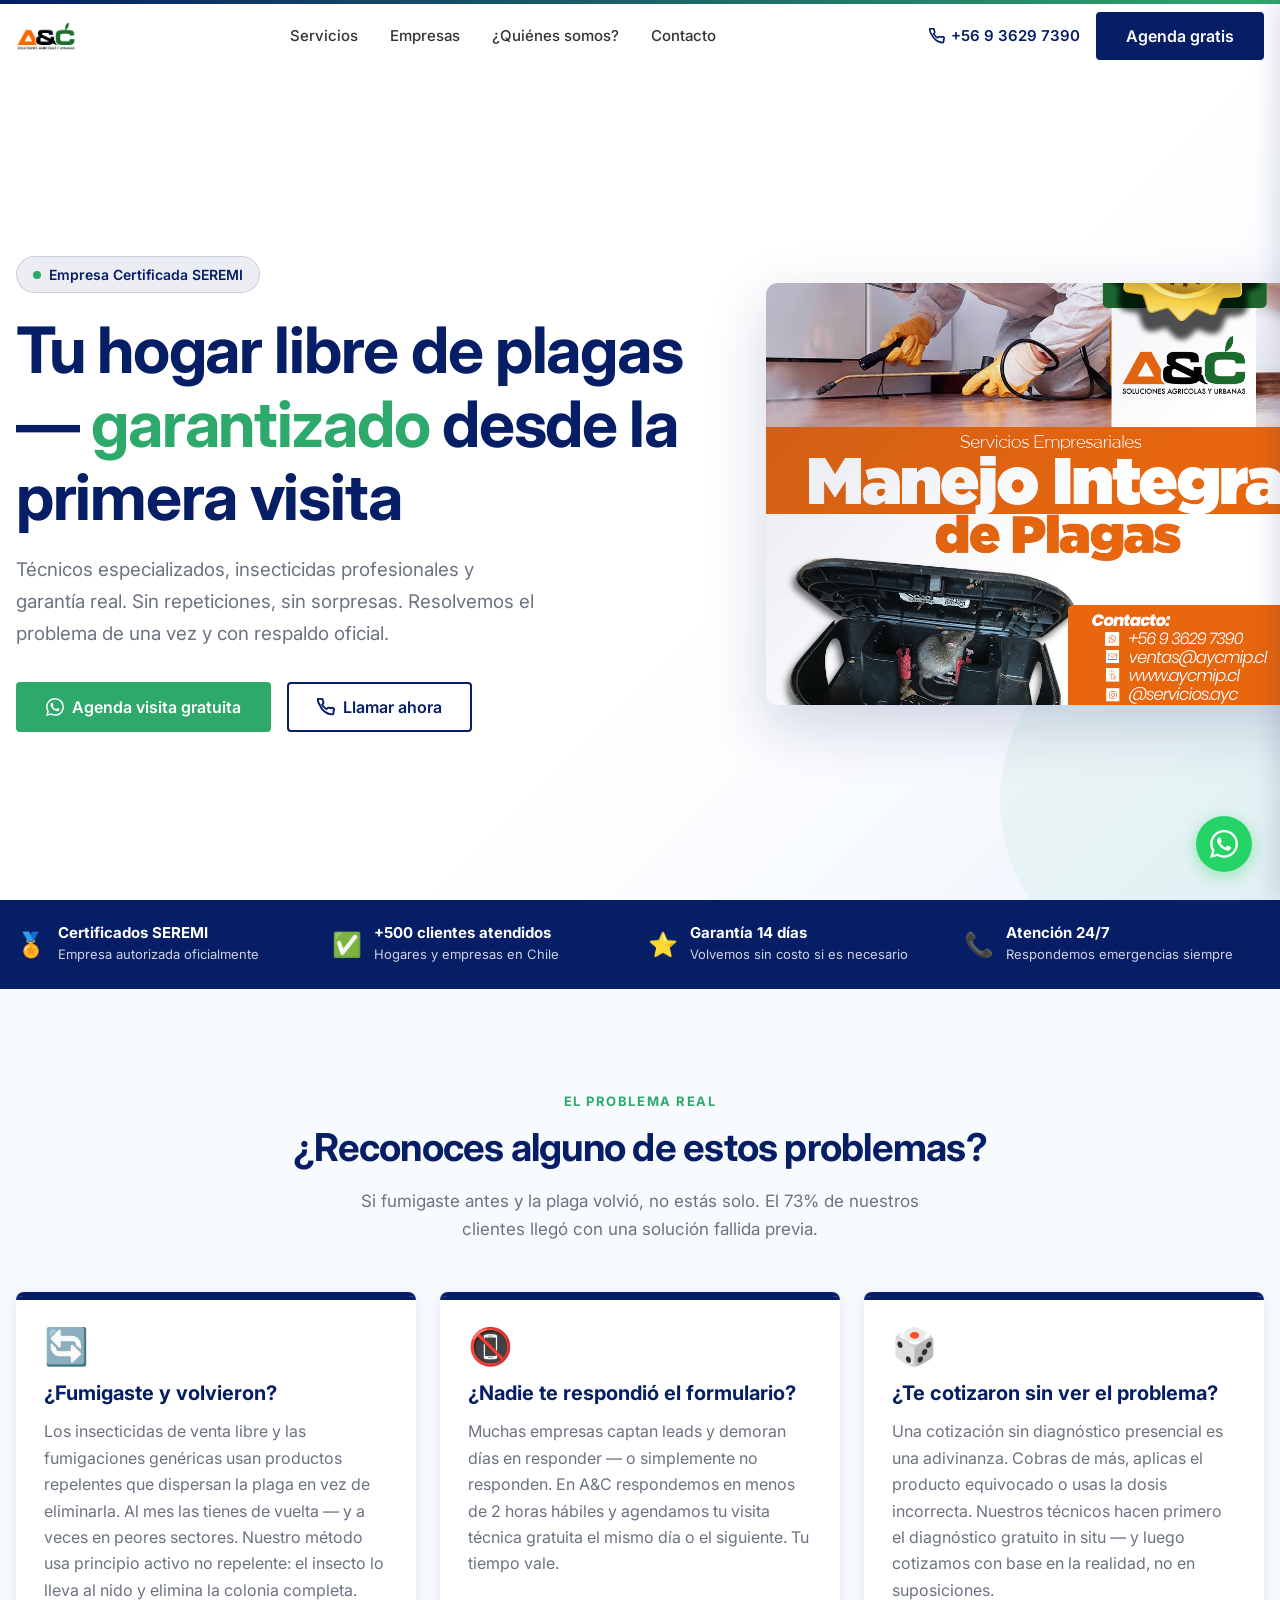
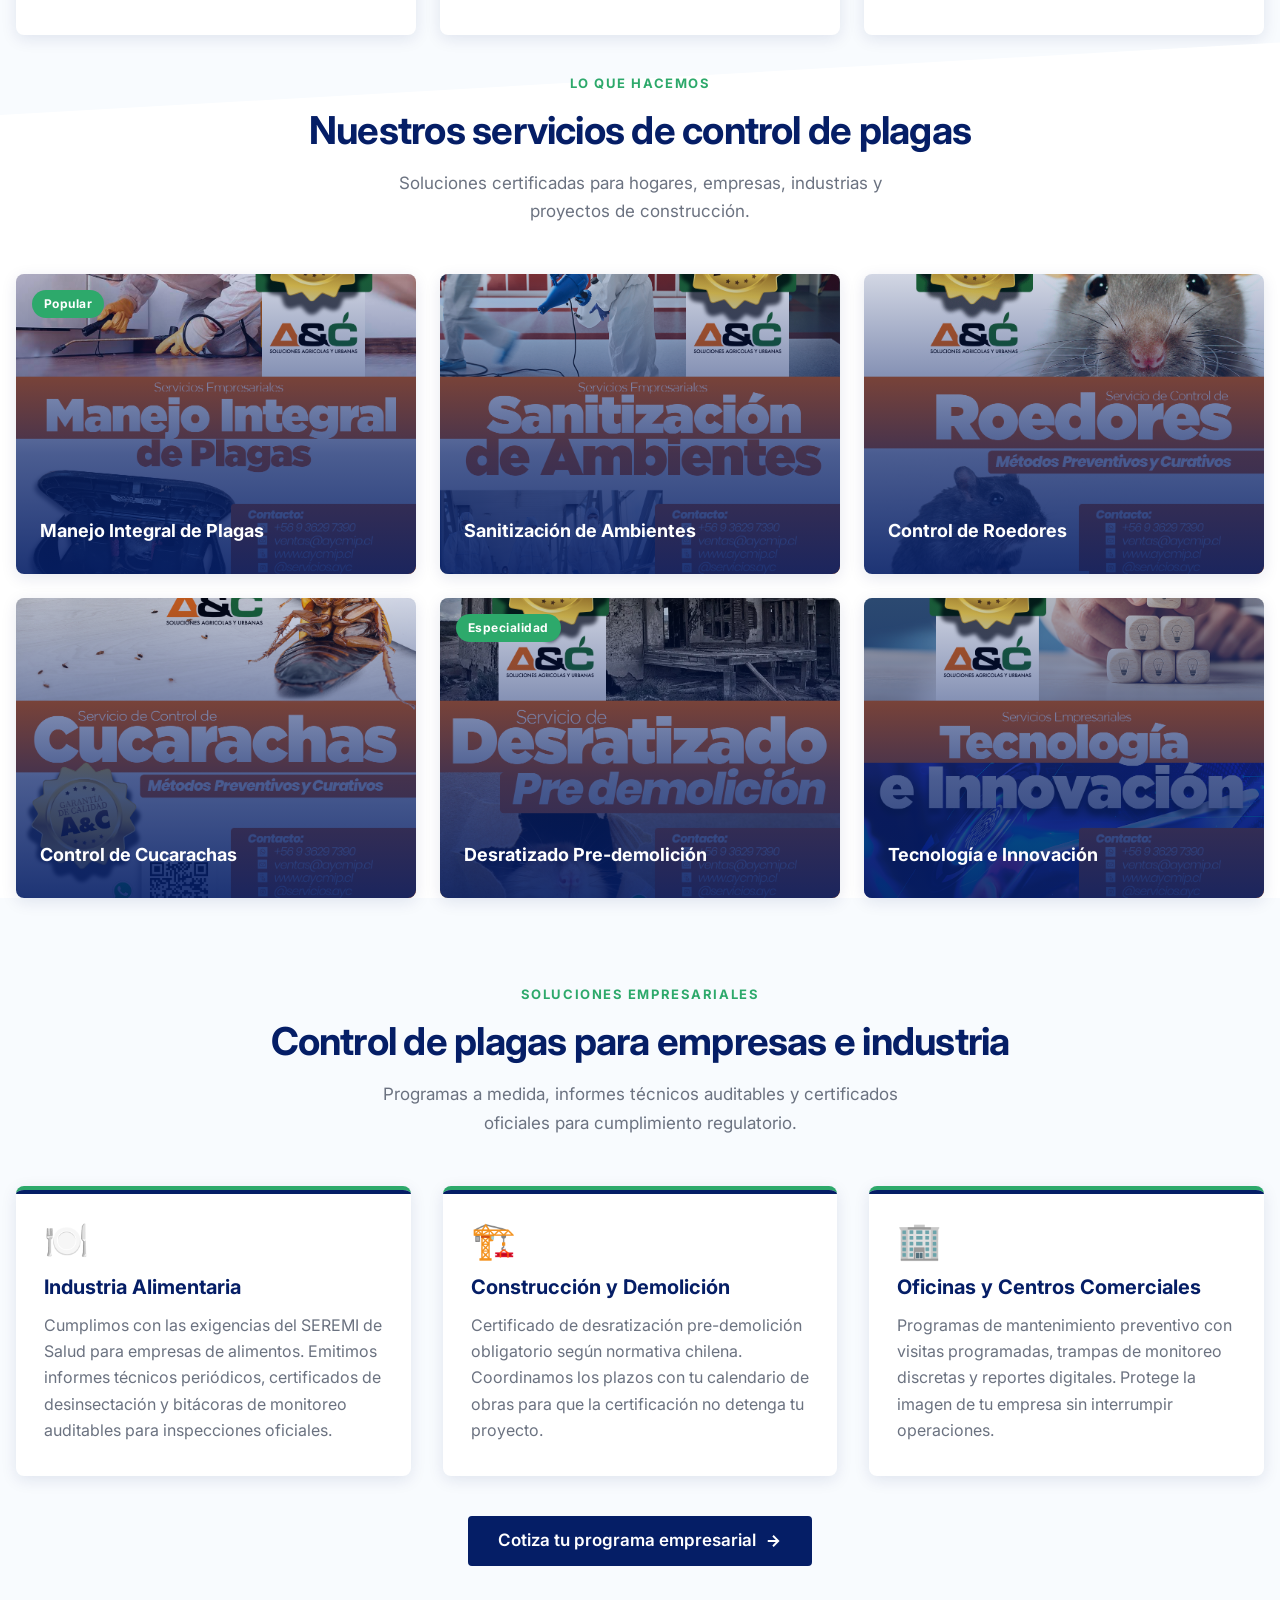
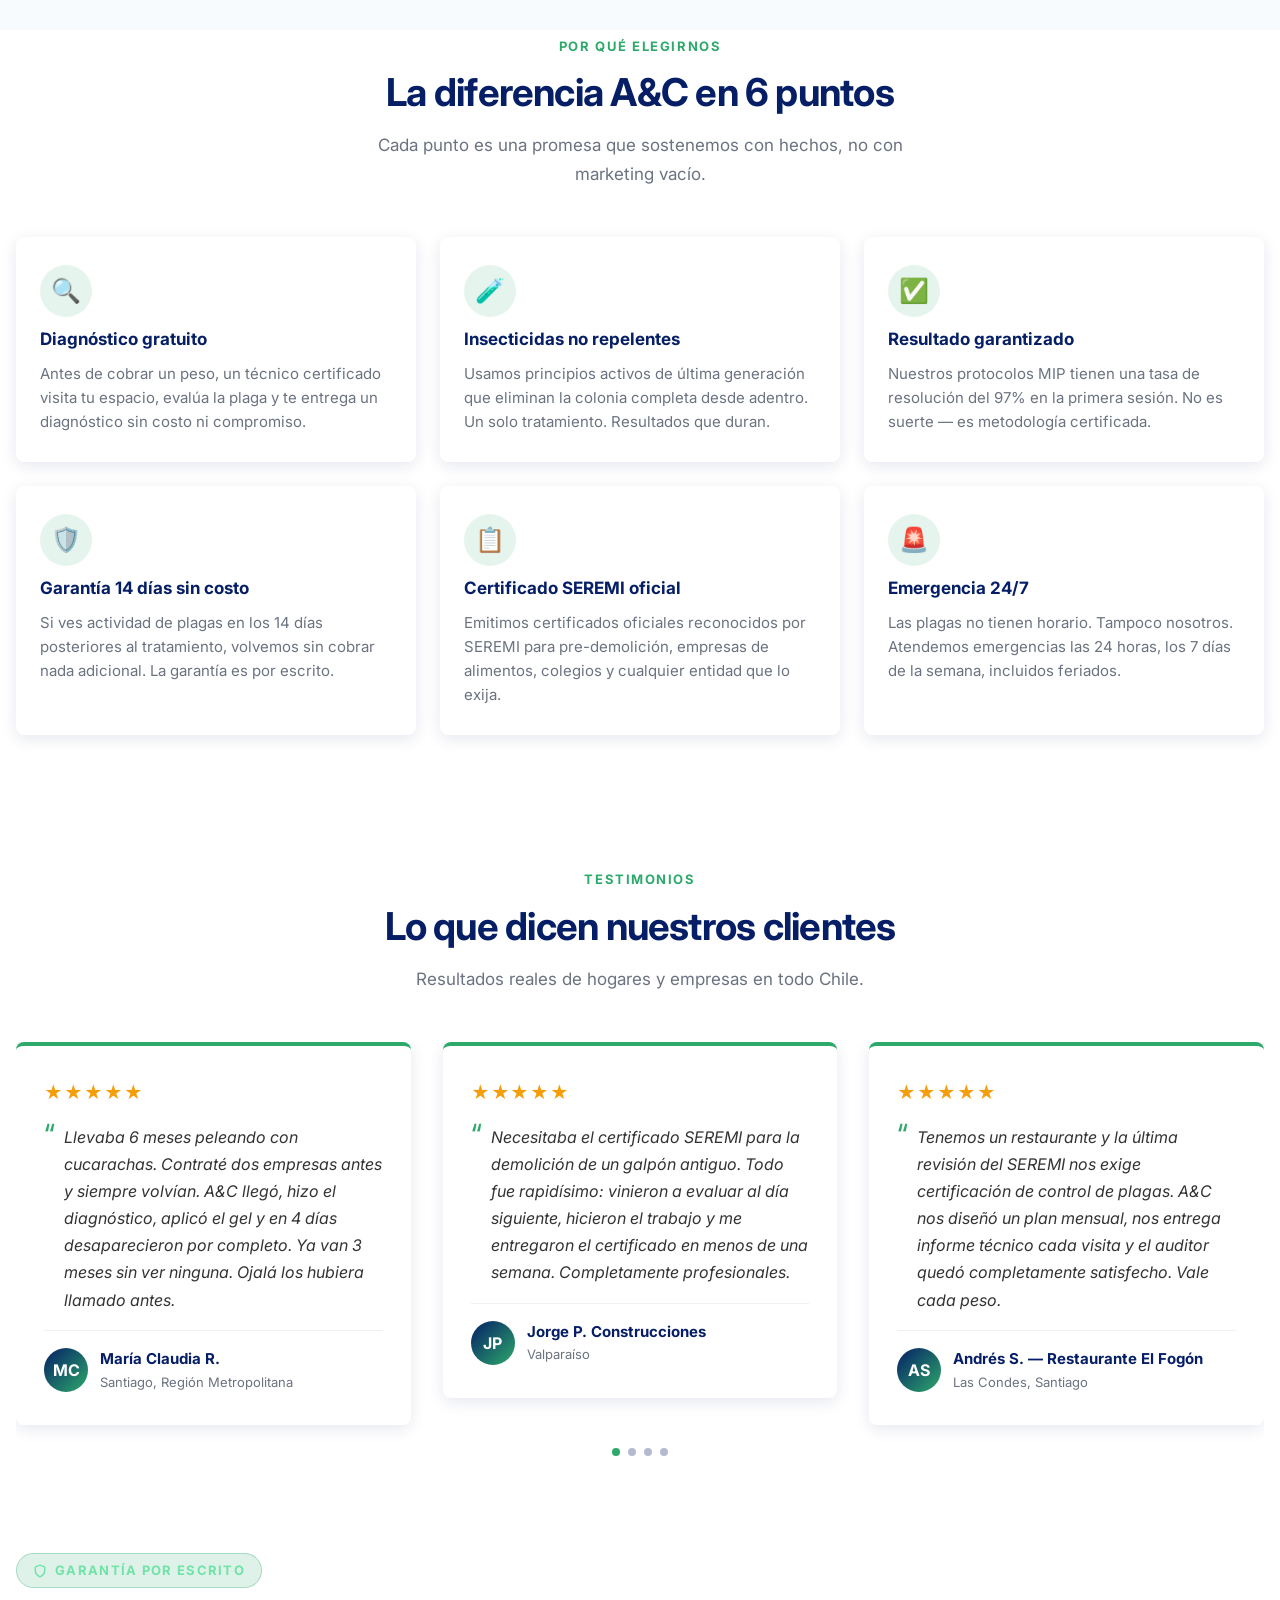
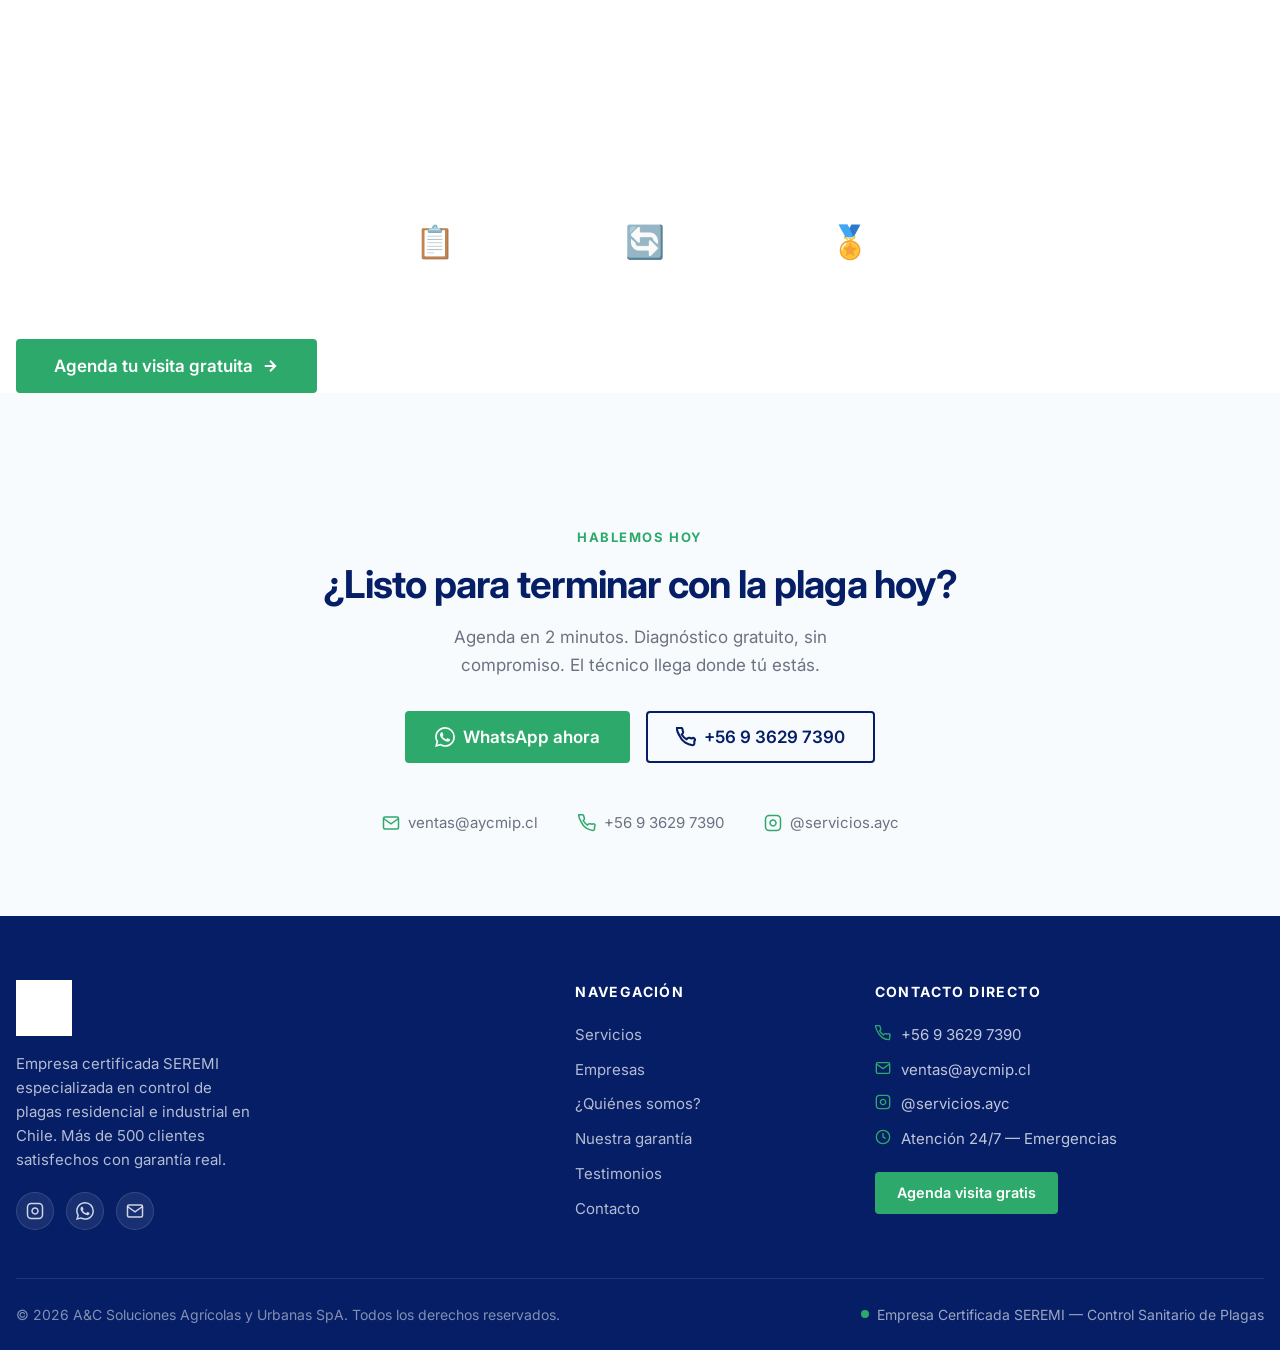
==== commit 4e1cc233: "Fix: add Imagenes to repo and correct image paths Images were outside the repo root — copied into FA" ====
--- a/site-1-anticimex/index.html
+++ b/site-1-anticimex/index.html
@@ -74,7 +74,7 @@
       <!-- Logo -->
       <a href="#" class="navbar-logo" aria-label="A&C Soluciones Agrícolas y Urbanas — inicio">
         <img
-          src="../../Imagenes/LOGO-01.jpg"
+          src="../Imagenes/LOGO-01.jpg"
           alt="Logo A&C Soluciones Agrícolas y Urbanas"
           width="160"
           height="60"
@@ -171,7 +171,7 @@
       <!-- Right column: image -->
       <div class="hero-image-wrap reveal reveal-delay-2">
         <img
-          src="../../Imagenes/rrss_empresarial_control plagas.png"
+          src="../Imagenes/rrss_empresarial_control plagas.png"
           alt="Técnico profesional de A&C Soluciones realizando control de plagas"
           width="640"
           height="480"
@@ -292,7 +292,7 @@
       <!-- Service 1: MIP -->
       <article class="service-card reveal">
         <img
-          src="../../Imagenes/rrss_empresarial_control plagas.png"
+          src="../Imagenes/rrss_empresarial_control plagas.png"
           alt="Técnico realizando manejo integral de plagas"
           width="480"
           height="360"
@@ -311,7 +311,7 @@
       <!-- Service 2: Sanitización -->
       <article class="service-card reveal reveal-delay-1">
         <img
-          src="../../Imagenes/rrss_empresarial_sanitizacionambientes.png"
+          src="../Imagenes/rrss_empresarial_sanitizacionambientes.png"
           alt="Sanitización profesional de ambientes"
           width="480"
           height="360"
@@ -329,7 +329,7 @@
       <!-- Service 3: Roedores -->
       <article class="service-card reveal reveal-delay-2">
         <img
-          src="../../Imagenes/rrss_roedores_roedores.png"
+          src="../Imagenes/rrss_roedores_roedores.png"
           alt="Control profesional de roedores"
           width="480"
           height="360"
@@ -347,7 +347,7 @@
       <!-- Service 4: Cucarachas -->
       <article class="service-card reveal">
         <img
-          src="../../Imagenes/rrss_insectos_cucarachas.png"
+          src="../Imagenes/rrss_insectos_cucarachas.png"
           alt="Control efectivo de cucarachas"
           width="480"
           height="360"
@@ -365,7 +365,7 @@
       <!-- Service 5: Desratizado pre-demolición -->
       <article class="service-card reveal reveal-delay-1">
         <img
-          src="../../Imagenes/rrss_roedores_desratizadorpredemolicion.png"
+          src="../Imagenes/rrss_roedores_desratizadorpredemolicion.png"
           alt="Desratizado pre-demolición certificado"
           width="480"
           height="360"
@@ -384,7 +384,7 @@
       <!-- Service 6: Tecnología -->
       <article class="service-card reveal reveal-delay-2">
         <img
-          src="../../Imagenes/rrss_empresarial_tecnologia-innovacion.png"
+          src="../Imagenes/rrss_empresarial_tecnologia-innovacion.png"
           alt="Tecnología e innovación en control de plagas"
           width="480"
           height="360"
@@ -721,7 +721,7 @@
       <div class="footer-col">
         <div class="footer-logo">
           <img
-            src="../../Imagenes/LOGO-01.jpg"
+            src="../Imagenes/LOGO-01.jpg"
             alt="Logo A&C Soluciones Agrícolas y Urbanas"
             width="160"
             height="56"
